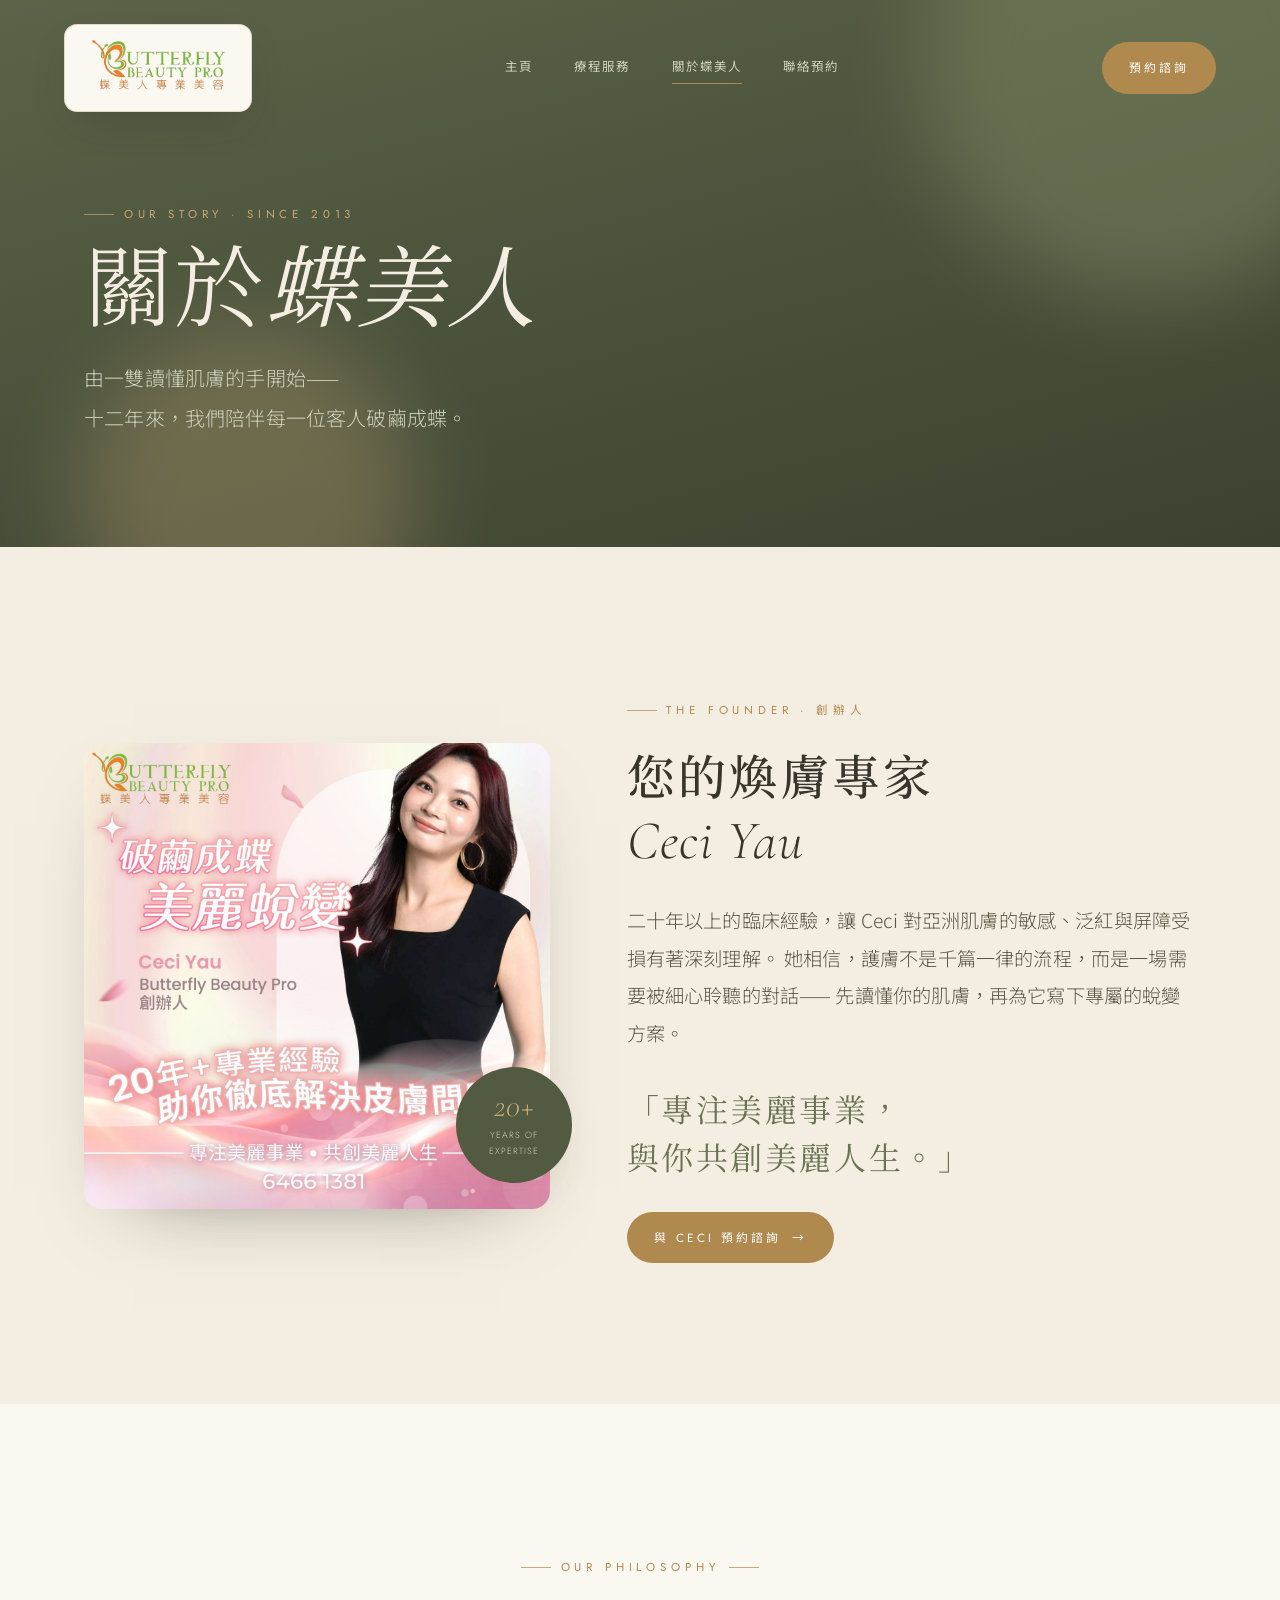
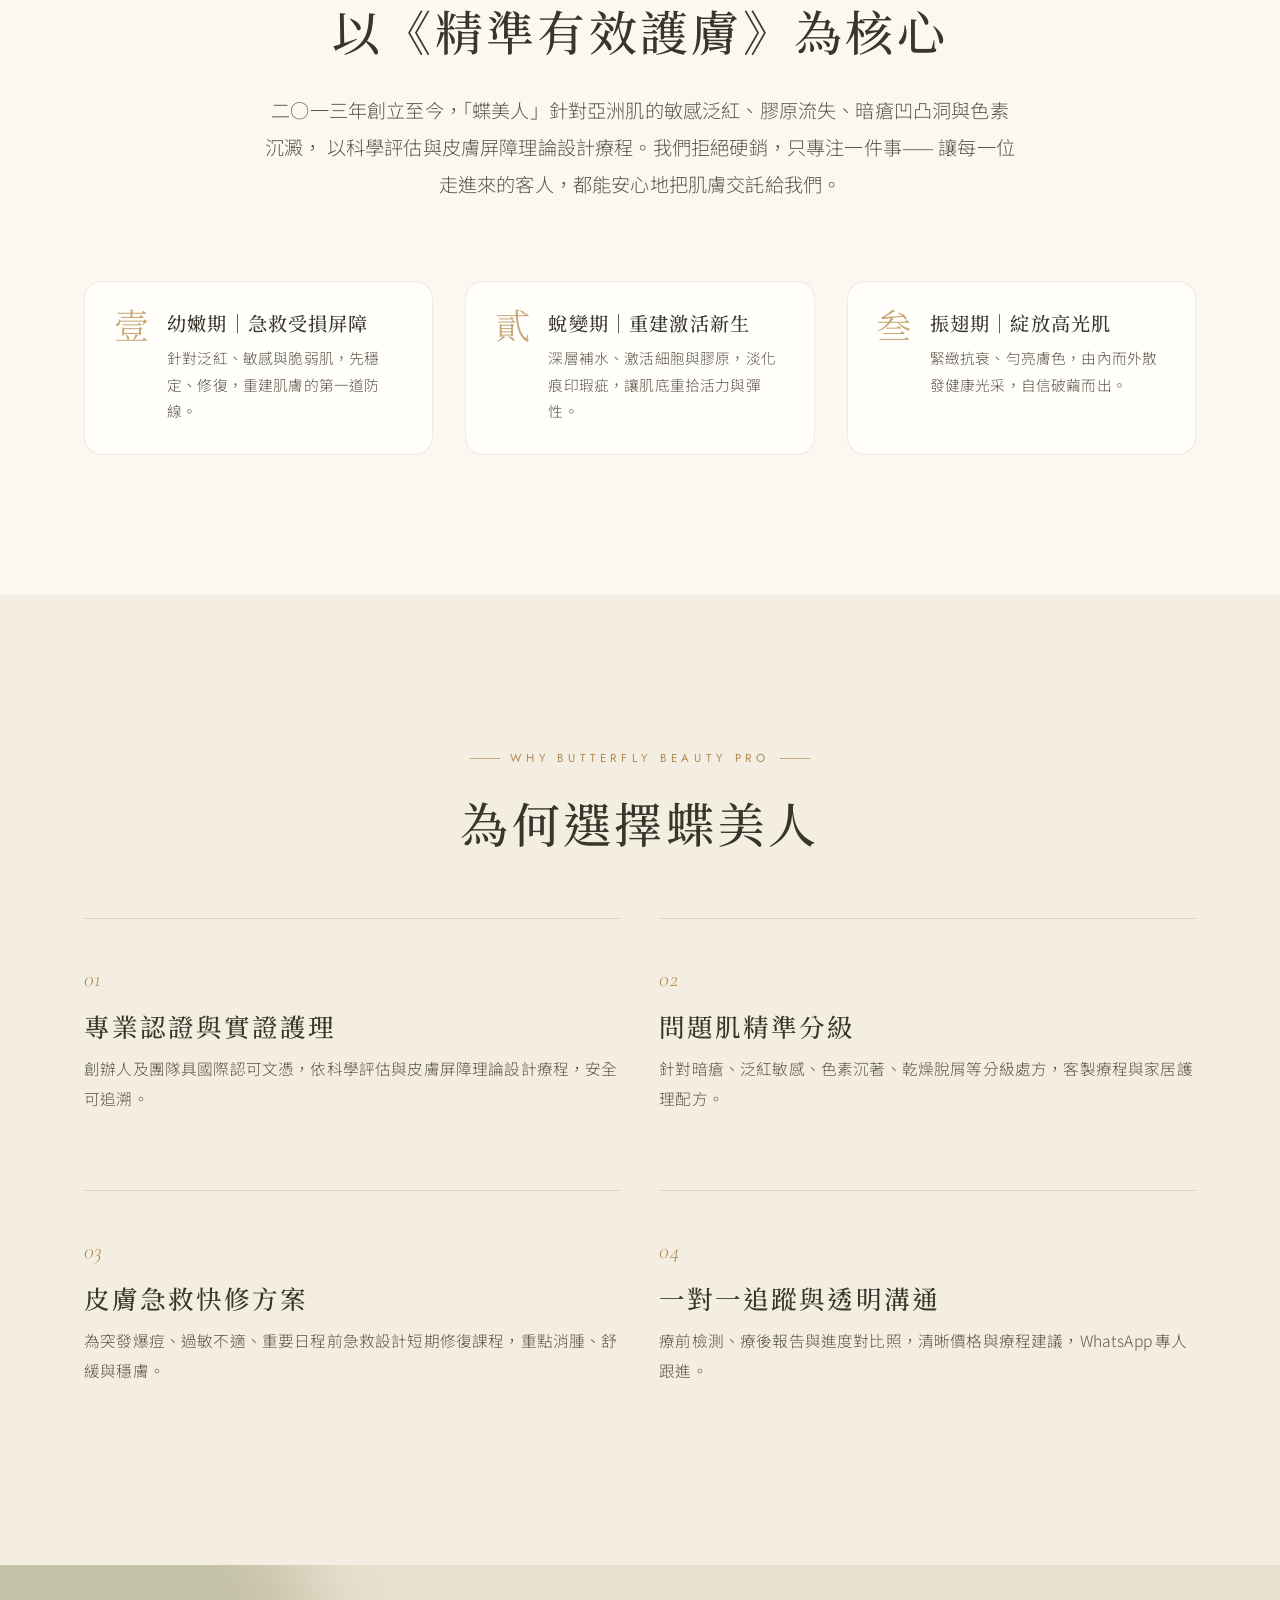
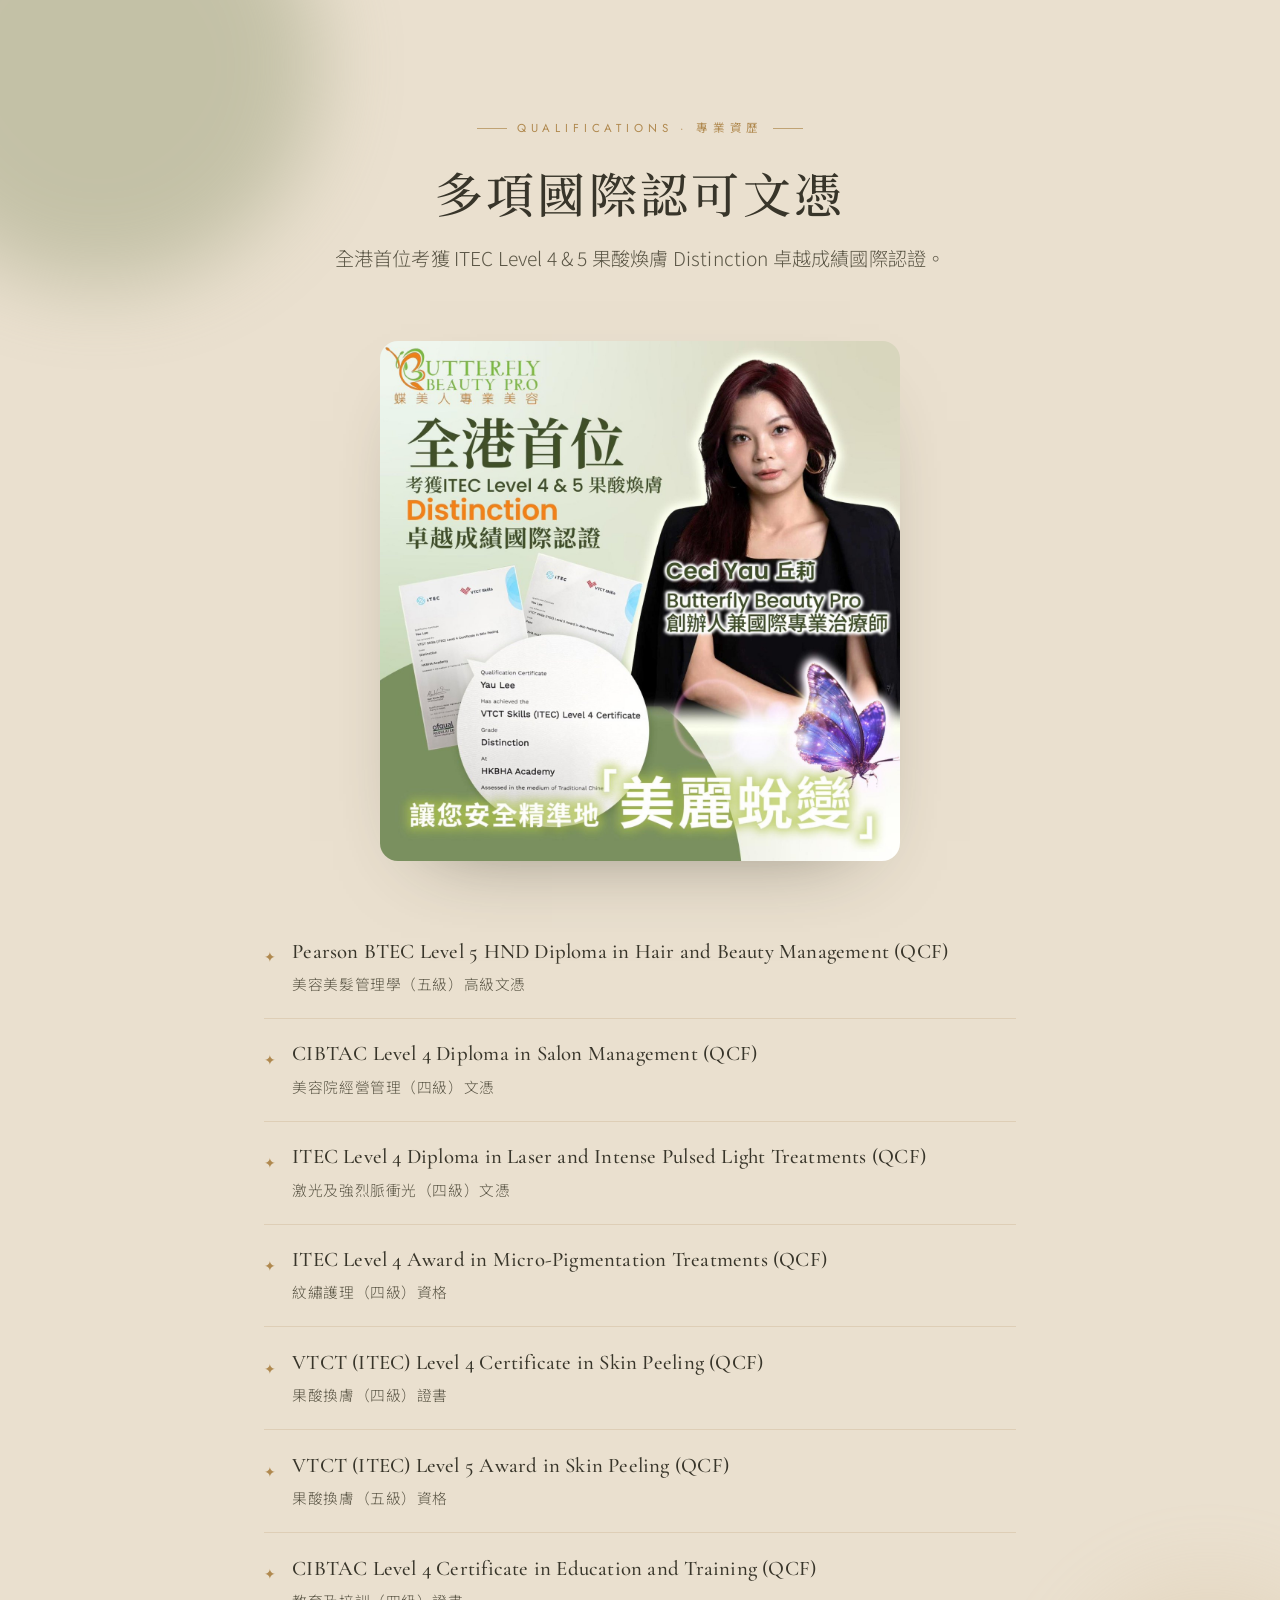
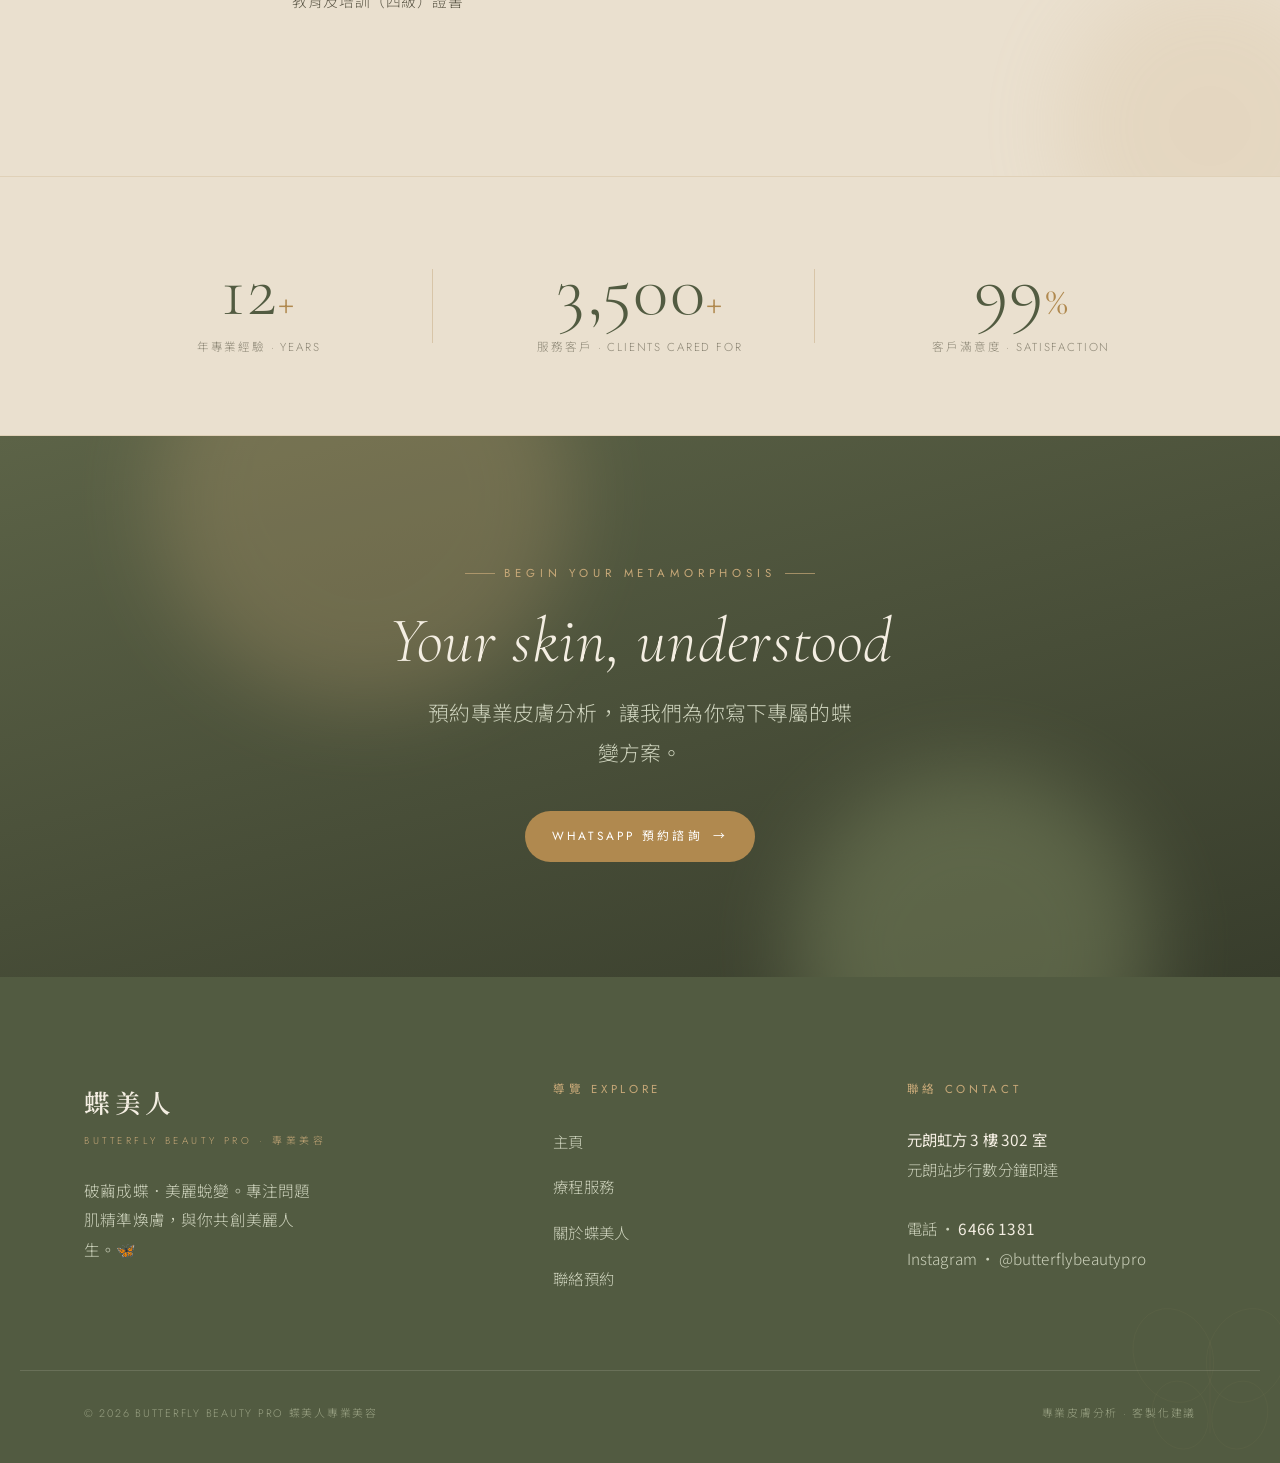
==== about.html @ 0a75c5fa "Implement Butterfly Beauty Pro site from Claude Design handoff Build the four-page premium beauty si" ====
<!DOCTYPE html>
<html lang="zh-HK">
<head>
<meta charset="UTF-8" />
<meta name="viewport" content="width=device-width, initial-scale=1.0" />
<title>關於蝶美人 — 創辦人 Ceci Yau｜Butterfly Beauty Pro</title>
<meta name="description" content="蝶美人專業美容創立於 2013 年，由煥膚專家 Ceci Yau 領軍。獨創三階段蝶變系統，融合 20 年以上美容經驗與多項國際認可文憑，助你破繭成蝶。" />
<link rel="preconnect" href="https://fonts.googleapis.com" />
<link rel="preconnect" href="https://fonts.gstatic.com" crossorigin />
<link href="https://fonts.googleapis.com/css2?family=Cormorant+Garamond:ital,wght@0,300;0,400;0,500;0,600;1,400;1,500&family=Jost:wght@400;500&family=Noto+Sans+TC:wght@300;400;500&family=Noto+Serif+TC:wght@300;400;500;600;700&display=swap" rel="stylesheet" />
<link rel="stylesheet" href="assets/styles.css" />
</head>
<body>

<!-- ===================== NAV ===================== -->
<nav class="nav on-hero">
  <div class="nav-logo">
    <a class="lk" href="index.html" aria-label="Butterfly Beauty Pro 主頁">
      <img src="assets/logo.png" alt="Butterfly Beauty Pro 蝶美人專業美容" class="logo-img" />
    </a>
  </div>
  <div class="nav-links">
    <a href="index.html">主頁</a>
    <a href="services.html">療程服務</a>
    <a href="about.html" class="active">關於蝶美人</a>
    <a href="contact.html">聯絡預約</a>
  </div>
  <a class="btn btn-gold nav-cta" data-wa>預約諮詢</a>
  <button class="nav-toggle" aria-label="選單"><span></span><span></span><span></span></button>
</nav>
<div class="mobile-menu">
  <a href="index.html">主頁<span class="en">Home</span></a>
  <a href="services.html">療程服務<span class="en">Services</span></a>
  <a href="about.html">關於蝶美人<span class="en">About</span></a>
  <a href="contact.html">聯絡預約<span class="en">Contact</span></a>
  <a class="btn btn-gold" data-wa>預約諮詢</a>
</div>

<!-- ===================== PAGE HEADER ===================== -->
<header class="page-head" data-hero data-screen-label="About header">
  <div class="dapple">
    <span style="width:460px;height:460px;background:#7c8760;top:-160px;right:-100px;"></span>
    <span style="width:340px;height:340px;background:#c7a878;bottom:-120px;left:6%;opacity:0.3;"></span>
  </div>
  <div class="wrap page-head-inner">
    <p class="eyebrow on-dark reveal">Our Story · Since 2013</p>
    <h1 class="display reveal d1" style="color:var(--on-dark);font-size:clamp(2.8rem,7vw,5.6rem);">關於<span class="it">蝶美人</span></h1>
    <p class="reveal d2 page-head-sub">由一雙讀懂肌膚的手開始——<br />十二年來，我們陪伴每一位客人破繭成蝶。</p>
  </div>
</header>

<!-- ===================== FOUNDER ===================== -->
<section class="section">
  <div class="wrap founder-grid">
    <div class="founder-img reveal">
      <img src="assets/img/founder.jpg" alt="Ceci Yau 創辦人" class="poster" loading="lazy" />
      <div class="founder-badge">
        <span class="h-en">20+</span>
        <small>Years of<br />expertise</small>
      </div>
    </div>
    <div class="founder-text">
      <p class="eyebrow reveal">The Founder · 創辦人</p>
      <h2 class="sec-title reveal d1">您的煥膚專家<br /><span class="h-en" style="font-style:italic;font-size:clamp(2.2rem,4.5vw,3.4rem);font-weight:300;">Ceci Yau</span></h2>
      <p class="lede reveal d2" style="margin-top:1.6rem;">
        二十年以上的臨床經驗，讓 Ceci 對亞洲肌膚的敏感、泛紅與屏障受損有著深刻理解。
        她相信，護膚不是千篇一律的流程，而是一場需要被細心聆聽的對話——
        先讀懂你的肌膚，再為它寫下專屬的蛻變方案。
      </p>
      <p class="founder-quote h-tc reveal d3">「專注美麗事業，<br />與你共創美麗人生。」</p>
      <a class="btn btn-gold reveal d3" data-wa>與 Ceci 預約諮詢 <span class="arrow">→</span></a>
    </div>
  </div>
</section>

<!-- ===================== BRAND STORY ===================== -->
<section class="section story-sec" data-screen-label="Brand story">
  <div class="wrap-narrow center">
    <p class="eyebrow is-centered reveal">Our Philosophy</p>
    <h2 class="sec-title reveal d1" style="margin-bottom:1.8rem;">以《精準有效護膚》為核心</h2>
    <p class="lede reveal d2">
      二○一三年創立至今，「蝶美人」針對亞洲肌的敏感泛紅、膠原流失、暗瘡凹凸洞與色素沉澱，
      以科學評估與皮膚屏障理論設計療程。我們拒絕硬銷，只專注一件事——
      讓每一位走進來的客人，都能安心地把肌膚交託給我們。
    </p>
  </div>
  <div class="wrap" style="margin-top:clamp(3rem,6vw,5rem);">
    <div class="stages-light">
      <article class="stage-l reveal d1">
        <span class="stage-no h-en">壹</span>
        <div>
          <h3 class="h-tc">幼嫩期｜急救受損屏障</h3>
          <p>針對泛紅、敏感與脆弱肌，先穩定、修復，重建肌膚的第一道防線。</p>
        </div>
      </article>
      <article class="stage-l reveal d2">
        <span class="stage-no h-en">貳</span>
        <div>
          <h3 class="h-tc">蛻變期｜重建激活新生</h3>
          <p>深層補水、激活細胞與膠原，淡化痕印瑕疵，讓肌底重拾活力與彈性。</p>
        </div>
      </article>
      <article class="stage-l reveal d3">
        <span class="stage-no h-en">叁</span>
        <div>
          <h3 class="h-tc">振翅期｜綻放高光肌</h3>
          <p>緊緻抗衰、勻亮膚色，由內而外散發健康光采，自信破繭而出。</p>
        </div>
      </article>
    </div>
  </div>
</section>

<!-- ===================== SERVICE FEATURES ===================== -->
<section class="section">
  <div class="wrap">
    <div class="center" style="margin-bottom:clamp(2.6rem,5vw,4rem);">
      <p class="eyebrow is-centered reveal">Why Butterfly Beauty Pro</p>
      <h2 class="sec-title reveal d1">為何選擇蝶美人</h2>
    </div>
    <div class="why-grid">
      <div class="why reveal d1">
        <span class="why-no h-en">01</span>
        <h3 class="h-tc">專業認證與實證護理</h3>
        <p>創辦人及團隊具國際認可文憑，依科學評估與皮膚屏障理論設計療程，安全可追溯。</p>
      </div>
      <div class="why reveal d2">
        <span class="why-no h-en">02</span>
        <h3 class="h-tc">問題肌精準分級</h3>
        <p>針對暗瘡、泛紅敏感、色素沉著、乾燥脫屑等分級處方，客製療程與家居護理配方。</p>
      </div>
      <div class="why reveal d3">
        <span class="why-no h-en">03</span>
        <h3 class="h-tc">皮膚急救快修方案</h3>
        <p>為突發爆痘、過敏不適、重要日程前急救設計短期修復課程，重點消腫、舒緩與穩膚。</p>
      </div>
      <div class="why reveal d4">
        <span class="why-no h-en">04</span>
        <h3 class="h-tc">一對一追蹤與透明溝通</h3>
        <p>療前檢測、療後報告與進度對比照，清晰價格與療程建議，WhatsApp 專人跟進。</p>
      </div>
    </div>
  </div>
</section>

<!-- ===================== CREDENTIALS ===================== -->
<section class="section cred-sec" data-screen-label="Credentials">
  <div class="dapple">
    <span style="width:440px;height:440px;background:#8a936b;top:-120px;left:-120px;opacity:0.4;"></span>
    <span style="width:300px;height:300px;background:#c7a878;bottom:-100px;right:-80px;opacity:0.16;"></span>
  </div>
  <div class="wrap-narrow" style="position:relative;z-index:2;">
    <div class="center" style="margin-bottom:clamp(2.6rem,5vw,4rem);">
      <p class="eyebrow is-centered reveal">Qualifications · 專業資歷</p>
      <h2 class="sec-title reveal d1">多項國際認可文憑</h2>
      <p class="lede reveal d2" style="margin-top:1rem;">全港首位考獲 ITEC Level 4 &amp; 5 果酸煥膚 Distinction 卓越成績國際認證。</p>
    </div>
    <div class="cred-feature reveal d1"><img src="assets/img/founder-distinction.jpg" alt="全港首位 ITEC Level 4 &amp; 5 果酸煥膚 Distinction" class="poster" loading="lazy" /></div>
    <ul class="cred-list">
      <li class="reveal"><span class="cred-mark">✦</span><div><strong>Pearson BTEC Level 5 HND Diploma in Hair and Beauty Management (QCF)</strong><em>美容美髮管理學（五級）高級文憑</em></div></li>
      <li class="reveal"><span class="cred-mark">✦</span><div><strong>CIBTAC Level 4 Diploma in Salon Management (QCF)</strong><em>美容院經營管理（四級）文憑</em></div></li>
      <li class="reveal"><span class="cred-mark">✦</span><div><strong>ITEC Level 4 Diploma in Laser and Intense Pulsed Light Treatments (QCF)</strong><em>激光及強烈脈衝光（四級）文憑</em></div></li>
      <li class="reveal"><span class="cred-mark">✦</span><div><strong>ITEC Level 4 Award in Micro-Pigmentation Treatments (QCF)</strong><em>紋繡護理（四級）資格</em></div></li>
      <li class="reveal"><span class="cred-mark">✦</span><div><strong>VTCT (ITEC) Level 4 Certificate in Skin Peeling (QCF)</strong><em>果酸換膚（四級）證書</em></div></li>
      <li class="reveal"><span class="cred-mark">✦</span><div><strong>VTCT (ITEC) Level 5 Award in Skin Peeling (QCF)</strong><em>果酸換膚（五級）資格</em></div></li>
      <li class="reveal"><span class="cred-mark">✦</span><div><strong>CIBTAC Level 4 Certificate in Education and Training (QCF)</strong><em>教育及培訓（四級）證書</em></div></li>
    </ul>
  </div>
</section>

<!-- ===================== STATS ===================== -->
<section class="stats-band">
  <div class="wrap stats-grid">
    <div class="stat reveal"><span class="stat-num h-en">12<i>+</i></span><span class="stat-label">年專業經驗 · Years</span></div>
    <div class="stat reveal d1"><span class="stat-num h-en">3,500<i>+</i></span><span class="stat-label">服務客戶 · Clients cared for</span></div>
    <div class="stat reveal d2"><span class="stat-num h-en">99<i>%</i></span><span class="stat-label">客戶滿意度 · Satisfaction</span></div>
  </div>
</section>

<!-- ===================== CTA ===================== -->
<section class="cta-band" data-screen-label="About CTA">
  <div class="dapple">
    <span style="width:420px;height:420px;background:#c7a878;top:-150px;left:12%;opacity:0.26;"></span>
    <span style="width:360px;height:360px;background:#7c8760;bottom:-150px;right:10%;opacity:0.5;"></span>
  </div>
  <div class="wrap center" style="position:relative;z-index:2;">
    <p class="eyebrow is-centered on-dark reveal">Begin Your Metamorphosis</p>
    <h2 class="sec-title-en reveal d1" style="color:var(--on-dark);">Your skin, understood</h2>
    <p class="reveal d2" style="color:var(--on-dark-soft);font-size:clamp(1.1rem,1.8vw,1.3rem);max-width:40ch;margin:1.2rem auto 2.4rem;line-height:1.9;">
      預約專業皮膚分析，讓我們為你寫下專屬的蝶變方案。
    </p>
    <a class="btn btn-gold reveal d3" data-wa>WhatsApp 預約諮詢<span class="arrow">→</span></a>
  </div>
</section>

<!-- ===================== FOOTER ===================== -->
<footer class="footer">
  <div class="wrap footer-grid">
    <div>
      <div class="f-logo"><div class="tc">蝶美人</div><div class="en">Butterfly Beauty Pro · 專業美容</div></div>
      <p class="f-tag">破繭成蝶．美麗蛻變。專注問題肌精準煥膚，與你共創美麗人生。🦋</p>
    </div>
    <div>
      <h4>導覽 Explore</h4>
      <ul>
        <li><a href="index.html">主頁</a></li>
        <li><a href="services.html">療程服務</a></li>
        <li><a href="about.html">關於蝶美人</a></li>
        <li><a href="contact.html">聯絡預約</a></li>
      </ul>
    </div>
    <div>
      <h4>聯絡 Contact</h4>
      <p class="f-info">
        <strong>元朗虹方 3 樓 302 室</strong><br />
        元朗站步行數分鐘即達<br /><br />
        電話 · <strong>6466 1381</strong><br />
        <a href="https://www.instagram.com/butterflybeautypro/" target="_blank" rel="noopener">Instagram · @butterflybeautypro</a>
      </p>
    </div>
  </div>
  <div class="wrap footer-bottom">
    <span>© 2026 Butterfly Beauty Pro 蝶美人專業美容</span>
    <span>專業皮膚分析 · 客製化建議</span>
  </div>
  <div class="footer-bfly">
    <svg class="bfly" width="220" height="220" viewBox="0 0 48 48" fill="none" stroke="currentColor" stroke-width="0.5" aria-hidden="true">
      <ellipse cx="16" cy="18" rx="8.5" ry="10.5" transform="rotate(-22 16 18)"/>
      <ellipse cx="32" cy="18" rx="8.5" ry="10.5" transform="rotate(22 32 18)"/>
      <ellipse cx="17.5" cy="31" rx="6" ry="7.5" transform="rotate(-15 17.5 31)"/>
      <ellipse cx="30.5" cy="31" rx="6" ry="7.5" transform="rotate(15 30.5 31)"/>
      <line x1="24" y1="15" x2="24" y2="35"/>
    </svg>
  </div>
</footer>

<style>
.page-head { background: linear-gradient(165deg, #5c6347 0%, #474f3a 60%, #3c4230 100%); padding: clamp(8rem,16vw,12rem) 0 clamp(3.5rem,7vw,6rem); position: relative; overflow: hidden; }
.page-head-inner { position: relative; z-index: 2; }
.page-head-sub { color: var(--on-dark-soft); font-size: clamp(1.05rem,1.7vw,1.25rem); line-height: 2; margin-top: 1.4rem; max-width: 46ch; }

.founder-grid { display: grid; grid-template-columns: 0.9fr 1.1fr; gap: clamp(3rem,6vw,6rem); align-items: center; }
.founder-img { position: relative; }
.founder-img .ph { box-shadow: var(--shadow-card); }
.founder-badge { position: absolute; bottom: 1.6rem; right: -1.4rem; background: var(--sage-deep); color: var(--on-dark); border-radius: 50%; width: 116px; height: 116px; display: flex; flex-direction: column; align-items: center; justify-content: center; box-shadow: var(--shadow-soft); }
.founder-badge .h-en { font-size: 2rem; color: var(--gold-soft); font-style: italic; line-height: 1; }
.founder-badge small { font-family: var(--label); font-size: 0.56rem; letter-spacing: 0.12em; text-transform: uppercase; text-align: center; margin-top: 0.3rem; color: var(--on-dark-soft); }
.founder-quote { font-size: clamp(1.4rem,2.6vw,2rem); color: var(--sage); font-weight: 400; line-height: 1.5; margin: 2rem 0; letter-spacing: 0.08em; }

.story-sec { background: var(--paper); }
.stages-light { display: grid; grid-template-columns: repeat(3,1fr); gap: clamp(1.4rem,2.5vw,2.2rem); }
.stage-l { display: flex; gap: 1.1rem; align-items: flex-start; background: var(--paper-pure); border: 1px solid rgba(176,137,79,0.18); border-radius: var(--radius-lg); padding: 1.8rem; }
.stage-l .stage-no { font-size: 2.2rem; color: var(--gold-soft); font-weight: 300; line-height: 1; flex-shrink: 0; }
.stage-l h3 { font-size: 1.2rem; letter-spacing: 0.06em; margin-bottom: 0.5rem; line-height: 1.4; }
.stage-l p { margin: 0; font-size: 0.92rem; line-height: 1.8; color: var(--ink-soft); }

.why-grid { display: grid; grid-template-columns: repeat(2,1fr); gap: clamp(1.6rem,3vw,2.6rem); }
.why { padding: clamp(1.6rem,3vw,2.4rem) 0; border-top: 1px solid rgba(176,137,79,0.25); }
.why-no { font-size: 1.4rem; color: var(--gold); font-style: italic; display: block; margin-bottom: 0.7rem; }
.why h3 { font-size: clamp(1.25rem,2.2vw,1.6rem); letter-spacing: 0.08em; margin-bottom: 0.7rem; }
.why p { margin: 0; font-size: 0.98rem; line-height: 1.9; color: var(--ink-soft); }

.cred-sec { background: var(--cream-deep); position: relative; overflow: hidden; }
.cred-feature { max-width: 520px; margin: 0 auto clamp(2.4rem,5vw,3.4rem); }
.cred-list { list-style: none; padding: 0; margin: 0; columns: 1; }
.cred-list li { display: flex; gap: 1rem; align-items: flex-start; padding: 1.3rem 0; border-bottom: 1px solid rgba(176,137,79,0.2); }
.cred-list li:last-child { border-bottom: 0; }
.cred-mark { color: var(--gold); font-size: 0.9rem; margin-top: 0.4rem; flex-shrink: 0; }
.cred-list strong { display: block; font-family: var(--serif-en); font-weight: 500; font-size: clamp(1.05rem,1.8vw,1.3rem); color: var(--ink); letter-spacing: 0.01em; line-height: 1.4; }
.cred-list em { display: block; font-style: normal; font-size: 0.92rem; color: var(--ink-soft); margin-top: 0.25rem; letter-spacing: 0.04em; }

@media (max-width: 880px) {
  .founder-grid { grid-template-columns: 1fr; }
  .founder-img { max-width: 420px; margin: 0 auto; }
  .stages-light, .why-grid { grid-template-columns: 1fr; }
}
</style>
<script src="assets/site.js"></script>
</body>
</html>
---- assets/styles.css ----
/* ============================================================
   Butterfly Beauty Pro 蝶美人 — Shared Design System
   Botanical serene · sage + cream + gold · high-fashion serif
   ============================================================ */

:root {
  /* — Palette — */
  --sage-deep:   #525B41;   /* deepest, for dark sections */
  --sage:        #6B7355;   /* primary green */
  --sage-mid:    #8A936B;   /* price-list green */
  --sage-soft:   #AAB290;   /* soft accents */
  --sage-mist:   #DCE0CE;   /* pale tint */

  --cream:       #F4EEE2;   /* warm page base */
  --cream-deep:  #EAE0CF;   /* beige band */
  --paper:       #FBF8F1;   /* card paper */
  --paper-pure:  #FFFEFB;

  --gold:        #B0894F;   /* accent / hairlines */
  --gold-soft:   #C7A878;
  --gold-pale:   #E5D6BC;

  --ink:         #38352A;   /* near-black warm brown */
  --ink-soft:    #5C5747;
  --ink-faint:   #8C8675;

  --on-dark:        #F4EEE2;
  --on-dark-soft:   #CDD2BC;
  --on-dark-faint:  #9AA284;

  /* — Type — */
  --serif-en: "Cormorant Garamond", "Noto Serif TC", serif;
  --serif-tc: "Noto Serif TC", "Cormorant Garamond", serif;
  --sans-tc:  "Noto Sans TC", -apple-system, sans-serif;
  --label:    "Jost", "Noto Sans TC", sans-serif;

  /* — Rhythm — */
  --maxw: 1240px;
  --gutter: clamp(22px, 5vw, 72px);
  --section-y: clamp(72px, 11vw, 168px);
  --radius: 8px;
  --radius-lg: 18px;
  --shadow-soft: 0 22px 60px -38px rgba(56, 53, 42, 0.55);
  --shadow-card: 0 30px 80px -50px rgba(56, 53, 42, 0.65);
}

* { box-sizing: border-box; }

html { scroll-behavior: smooth; -webkit-text-size-adjust: 100%; }

body {
  margin: 0;
  background: var(--cream);
  color: var(--ink);
  font-family: var(--sans-tc);
  font-size: 17px;
  line-height: 1.85;
  font-weight: 300;
  letter-spacing: 0.01em;
  -webkit-font-smoothing: antialiased;
  text-rendering: optimizeLegibility;
  overflow-x: hidden;
}

img { max-width: 100%; display: block; }
a { color: inherit; text-decoration: none; }

/* ---------- Layout helpers ---------- */
.wrap { max-width: var(--maxw); margin: 0 auto; padding-inline: var(--gutter); }
.wrap-narrow { max-width: 880px; margin: 0 auto; padding-inline: var(--gutter); }
.section { padding-block: var(--section-y); position: relative; }
.center { text-align: center; }

/* ---------- Eyebrow / labels ---------- */
.eyebrow {
  font-family: var(--label);
  font-weight: 400;
  font-size: 0.72rem;
  letter-spacing: 0.42em;
  text-transform: uppercase;
  color: var(--gold);
  display: inline-flex;
  align-items: center;
  gap: 0.85em;
  margin: 0 0 1.4rem;
}
.eyebrow::before {
  content: "";
  width: 30px; height: 1px;
  background: currentColor;
  opacity: 0.7;
}
.eyebrow.is-centered { justify-content: center; }
.eyebrow.is-centered::after {
  content: "";
  width: 30px; height: 1px;
  background: currentColor;
  opacity: 0.7;
}
.eyebrow.on-dark { color: var(--gold-soft); }

/* ---------- Headings ---------- */
h1, h2, h3, h4 { margin: 0; font-weight: 400; }

.display {
  font-family: var(--serif-en);
  font-weight: 300;
  line-height: 0.98;
  letter-spacing: 0.005em;
  font-size: clamp(3.2rem, 8.5vw, 7rem);
}
.display .it { font-style: italic; font-weight: 400; }

.h-tc {
  font-family: var(--serif-tc);
  font-weight: 500;
  line-height: 1.28;
  letter-spacing: 0.06em;
}
.h-en {
  font-family: var(--serif-en);
  font-weight: 300;
  letter-spacing: 0.02em;
}

.sec-title {
  font-family: var(--serif-tc);
  font-weight: 500;
  font-size: clamp(1.9rem, 4vw, 3rem);
  line-height: 1.3;
  letter-spacing: 0.07em;
}
.sec-title-en {
  font-family: var(--serif-en);
  font-style: italic;
  font-weight: 300;
  font-size: clamp(2.4rem, 5vw, 4rem);
  line-height: 1.05;
  letter-spacing: 0.01em;
}

.lede {
  font-size: clamp(1.05rem, 1.5vw, 1.25rem);
  line-height: 1.95;
  color: var(--ink-soft);
  font-weight: 300;
}
.muted { color: var(--ink-faint); }
.gold-text { color: var(--gold); }

/* ---------- Butterfly mark (ellipses + lines only) ---------- */
.bfly { display: inline-block; vertical-align: middle; }
.bfly path, .bfly line, .bfly ellipse, .bfly circle { vector-effect: non-scaling-stroke; }

/* ---------- Buttons ---------- */
.btn {
  font-family: var(--label);
  font-weight: 400;
  font-size: 0.74rem;
  letter-spacing: 0.26em;
  text-transform: uppercase;
  display: inline-flex;
  align-items: center;
  gap: 0.9em;
  padding: 1.15em 2.2em;
  border-radius: 999px;
  border: 1px solid transparent;
  cursor: pointer;
  transition: all 0.45s cubic-bezier(0.22, 1, 0.36, 1);
  white-space: nowrap;
}
.btn-solid {
  background: var(--sage-deep);
  color: var(--on-dark);
}
.btn-solid:hover { background: var(--ink); transform: translateY(-2px); box-shadow: var(--shadow-soft); }
.btn-gold {
  background: var(--gold);
  color: #fff;
}
.btn-gold:hover { background: var(--gold-soft); transform: translateY(-2px); box-shadow: 0 18px 40px -22px rgba(176,137,79,0.7); }
.btn-ghost {
  background: transparent;
  color: var(--ink);
  border-color: rgba(56,53,42,0.28);
}
.btn-ghost:hover { border-color: var(--ink); background: rgba(56,53,42,0.04); }
.btn-ghost.on-dark { color: var(--on-dark); border-color: rgba(244,238,226,0.45); }
.btn-ghost.on-dark:hover { background: rgba(244,238,226,0.08); border-color: var(--on-dark); }
.btn .arrow { transition: transform 0.45s cubic-bezier(0.22,1,0.36,1); }
.btn:hover .arrow { transform: translateX(4px); }

/* ---------- Hairline divider ---------- */
.hr-gold { height: 1px; background: linear-gradient(90deg, transparent, var(--gold-pale), transparent); border: 0; margin: 0; }

/* ============================================================
   NAVBAR
   ============================================================ */
.nav {
  position: fixed; top: 0; left: 0; right: 0; z-index: 100;
  display: flex; align-items: center; justify-content: space-between;
  padding: 1.5rem var(--gutter);
  transition: background 0.5s ease, padding 0.5s ease, box-shadow 0.5s ease;
}
.nav.solid {
  background: rgba(251, 248, 241, 0.86);
  backdrop-filter: blur(14px);
  -webkit-backdrop-filter: blur(14px);
  padding-block: 1rem;
  box-shadow: 0 1px 0 rgba(176,137,79,0.16);
}
.nav-logo { display: flex; align-items: center; gap: 0.7rem; }
.nav-logo .lk { display: flex; align-items: center; gap: 0.7rem; background: var(--paper); padding: 11px 22px; border-radius: 13px; border: 1px solid rgba(176,137,79,0.28); box-shadow: 0 16px 40px -20px rgba(56,53,42,0.55); transition: padding 0.5s ease, box-shadow 0.5s ease; }
.nav.solid .nav-logo .lk { padding: 8px 18px; box-shadow: 0 8px 22px -14px rgba(56,53,42,0.45); }
.logo-img { height: 64px; width: auto; display: block; transition: height 0.5s ease; }
.nav.solid .logo-img { height: 48px; }
.f-logo-img { height: 84px; width: auto; display: block; }
@media (max-width: 560px) {
  .nav-logo .lk { padding: 8px 14px; }
  .logo-img, .nav.solid .logo-img { height: 42px; }
}
.nav-logo .mark { color: var(--gold); }
.nav-logo .word { line-height: 1; }
.nav-logo .word .tc {
  font-family: var(--serif-tc); font-weight: 600;
  font-size: 1.18rem; letter-spacing: 0.22em; color: var(--ink);
  display: block;
}
.nav-logo .word .en {
  font-family: var(--label); font-weight: 400;
  font-size: 0.56rem; letter-spacing: 0.4em; text-transform: uppercase;
  color: var(--gold); margin-top: 0.32em;
}
.nav.on-hero:not(.solid) .word .tc { color: var(--on-dark); }
.nav.on-hero:not(.solid) .word .en { color: var(--gold-pale); }
.nav.on-hero:not(.solid) .mark { color: var(--gold-pale); }

.nav-links { display: flex; align-items: center; gap: 2.6rem; }
.nav-links a {
  font-family: var(--label); font-weight: 400;
  font-size: 0.78rem; letter-spacing: 0.16em; text-transform: uppercase;
  color: var(--ink-soft); position: relative; padding-block: 0.3rem;
  transition: color 0.3s ease; white-space: nowrap;
}
.nav.on-hero:not(.solid) .nav-links a { color: var(--on-dark-soft); }
.nav-links a::after {
  content: ""; position: absolute; left: 0; bottom: 0;
  width: 0; height: 1px; background: var(--gold); transition: width 0.4s ease;
}
.nav-links a:hover { color: var(--gold); }
.nav.on-hero:not(.solid) .nav-links a:hover { color: var(--on-dark); }
.nav-links a:hover::after, .nav-links a.active::after { width: 100%; }
.nav-links a.active { color: var(--gold); }
.nav-cta { margin-left: 0.6rem; }

.nav-toggle { display: none; background: none; border: 0; cursor: pointer; flex-direction: column; gap: 5px; padding: 8px; }
.nav-toggle span { width: 26px; height: 1.5px; background: var(--ink); transition: 0.3s; }
.nav.on-hero:not(.solid) .nav-toggle span { background: var(--on-dark); }

/* mobile menu */
.mobile-menu {
  position: fixed; inset: 0; z-index: 99;
  background: var(--cream);
  display: flex; flex-direction: column; align-items: center; justify-content: center;
  gap: 1.6rem;
  opacity: 0; pointer-events: none; transition: opacity 0.4s ease;
}
.mobile-menu.open { opacity: 1; pointer-events: auto; }
.mobile-menu a {
  font-family: var(--serif-tc); font-weight: 500;
  font-size: 1.7rem; letter-spacing: 0.14em; color: var(--ink);
}
.mobile-menu a .en { display: block; font-family: var(--label); font-size: 0.7rem; letter-spacing: 0.3em; text-transform: uppercase; color: var(--gold); text-align: center; margin-top: 0.2em; }
.mobile-menu .btn { margin-top: 1rem; }

/* ============================================================
   FOOTER
   ============================================================ */
.footer {
  background: var(--sage-deep);
  color: var(--on-dark);
  padding-block: clamp(60px, 8vw, 110px) 2.5rem;
  position: relative;
  overflow: hidden;
}
.footer-grid {
  display: grid;
  grid-template-columns: 1.4fr 1fr 1fr;
  gap: clamp(2.5rem, 5vw, 5rem);
  position: relative; z-index: 2;
}
.footer h4 {
  font-family: var(--label); font-weight: 400;
  font-size: 0.72rem; letter-spacing: 0.32em; text-transform: uppercase;
  color: var(--gold-soft); margin-bottom: 1.5rem;
}
.footer .f-logo .tc { font-family: var(--serif-tc); font-weight: 600; font-size: 1.6rem; letter-spacing: 0.18em; }
.footer .f-logo .en { font-family: var(--label); font-size: 0.62rem; letter-spacing: 0.36em; text-transform: uppercase; color: var(--gold-soft); margin-top: 0.5em; }
.footer .f-tag { color: var(--on-dark-soft); margin-top: 1.6rem; max-width: 30ch; font-size: 0.98rem; line-height: 1.9; }
.footer ul { list-style: none; padding: 0; margin: 0; display: flex; flex-direction: column; gap: 0.9rem; }
.footer ul a, .footer .f-info { color: var(--on-dark-soft); font-size: 0.96rem; transition: color 0.3s; }
.footer ul a:hover { color: var(--on-dark); }
.footer .f-info { line-height: 1.95; }
.footer .f-info strong { color: var(--on-dark); font-weight: 400; }
.footer-bottom {
  margin-top: clamp(3rem, 6vw, 5rem);
  padding-top: 2rem;
  border-top: 1px solid rgba(244,238,226,0.14);
  display: flex; justify-content: space-between; align-items: center; flex-wrap: wrap; gap: 1rem;
  position: relative; z-index: 2;
}
.footer-bottom, .footer-bottom a { font-family: var(--label); font-size: 0.68rem; letter-spacing: 0.16em; text-transform: uppercase; color: var(--on-dark-faint); }
.footer-bottom a:hover { color: var(--on-dark); }
.footer-bfly { position: absolute; right: -40px; bottom: -30px; color: rgba(199,168,120,0.1); z-index: 1; }

/* ============================================================
   Reveal on scroll
   Resting state is VISIBLE; the hidden start is only applied once JS
   confirms the page is painting (html.reveal-on, added via rAF). This
   guarantees content shows for no-JS, print, and paused/backgrounded
   captures, while live viewers still get the fade-in.
   ============================================================ */
.reveal { opacity: 1; transform: none; transition: opacity 1s cubic-bezier(0.22,1,0.36,1), transform 1s cubic-bezier(0.22,1,0.36,1); }
html.reveal-on .reveal { opacity: 0; transform: translateY(26px); }
html.reveal-on .reveal.in { opacity: 1; transform: none; }
.reveal.d1 { transition-delay: 0.1s; }
.reveal.d2 { transition-delay: 0.2s; }
.reveal.d3 { transition-delay: 0.3s; }
.reveal.d4 { transition-delay: 0.4s; }
@media (prefers-reduced-motion: reduce) {
  html.reveal-on .reveal { opacity: 1; transform: none; transition: none; }
  html { scroll-behavior: auto; }
}

/* ============================================================
   Polished image placeholders
   ============================================================ */
.ph {
  position: relative;
  background:
    repeating-linear-gradient(135deg, rgba(138,147,107,0.10) 0 2px, transparent 2px 13px),
    linear-gradient(160deg, var(--sage-mist), var(--cream-deep));
  border: 1px solid rgba(176,137,79,0.22);
  display: flex; align-items: center; justify-content: center;
  overflow: hidden;
  color: var(--sage);
}
.ph::after {
  content: attr(data-label);
  font-family: var(--label); font-size: 0.62rem; letter-spacing: 0.28em; text-transform: uppercase;
  color: rgba(82,91,65,0.55);
  text-align: center; padding: 0 1.4em; line-height: 1.8;
}
.ph.on-dark {
  background:
    repeating-linear-gradient(135deg, rgba(244,238,226,0.07) 0 2px, transparent 2px 13px),
    linear-gradient(160deg, rgba(82,91,65,0.6), rgba(56,53,42,0.5));
  border-color: rgba(199,168,120,0.3);
}
.ph.on-dark::after { color: rgba(229,214,188,0.6); }
.ph .ph-bfly { position: absolute; opacity: 0.16; color: var(--sage); }

/* Real photo / poster tiles (square brand posters) */
.poster { width: 100%; aspect-ratio: 1 / 1; object-fit: cover; display: block; border-radius: var(--radius-lg); box-shadow: var(--shadow-card); background: var(--sage-mist); }
.card-photo { width: 100%; aspect-ratio: 1 / 1; object-fit: cover; display: block; border-bottom: 1px solid rgba(176,137,79,0.15); background: var(--sage-mist); }

/* ============================================================
   Dappled botanical light (soft blurred shapes, no SVG leaves)
   ============================================================ */
.dapple { position: absolute; inset: 0; overflow: hidden; pointer-events: none; z-index: 0; }
.dapple span {
  position: absolute; border-radius: 50%;
  filter: blur(42px);
  opacity: 0.5;
}

/* ============================================================
   Shared section blocks reused across pages (stats + CTA band)
   ============================================================ */
.stats-band { background: var(--cream-deep); padding-block: clamp(3rem, 6vw, 5rem); border-block: 1px solid rgba(176,137,79,0.18); }
.stats-grid { display: grid; grid-template-columns: repeat(3, 1fr); gap: 2rem; text-align: center; }
.stat { display: flex; flex-direction: column; gap: 0.6rem; position: relative; }
.stat:not(:last-child)::after { content: ""; position: absolute; right: 0; top: 15%; bottom: 15%; width: 1px; background: rgba(176,137,79,0.3); }
.stat-num { font-size: clamp(2.8rem, 6vw, 4.6rem); color: var(--sage-deep); font-weight: 300; line-height: 1; }
.stat-num i { font-style: normal; color: var(--gold); font-size: 0.55em; }
.stat-label { font-family: var(--label); font-size: 0.72rem; letter-spacing: 0.16em; text-transform: uppercase; color: var(--ink-faint); }

.cta-band { background: linear-gradient(165deg, #5c6347, #383d2c); padding-block: clamp(4.5rem, 9vw, 8rem); position: relative; overflow: hidden; }
.cta-bfly { color: var(--gold-soft); display: inline-block; margin-bottom: 1.4rem; }
.cta-phone { margin-top: 1.6rem; font-style: italic; font-size: 1.15rem; color: var(--on-dark-faint); letter-spacing: 0.08em; }

/* ============================================================
   Responsive
   ============================================================ */
@media (max-width: 880px) {
  .nav-links { display: none; }
  .nav-toggle { display: flex; }
  .nav-cta { display: none; }
  .footer-grid { grid-template-columns: 1fr; gap: 2.6rem; }
  .stats-grid { grid-template-columns: 1fr; gap: 2.4rem; }
  .stat:not(:last-child)::after { display: none; }
  .stat:not(:last-child) { padding-bottom: 2.4rem; border-bottom: 1px solid rgba(176,137,79,0.22); }
}
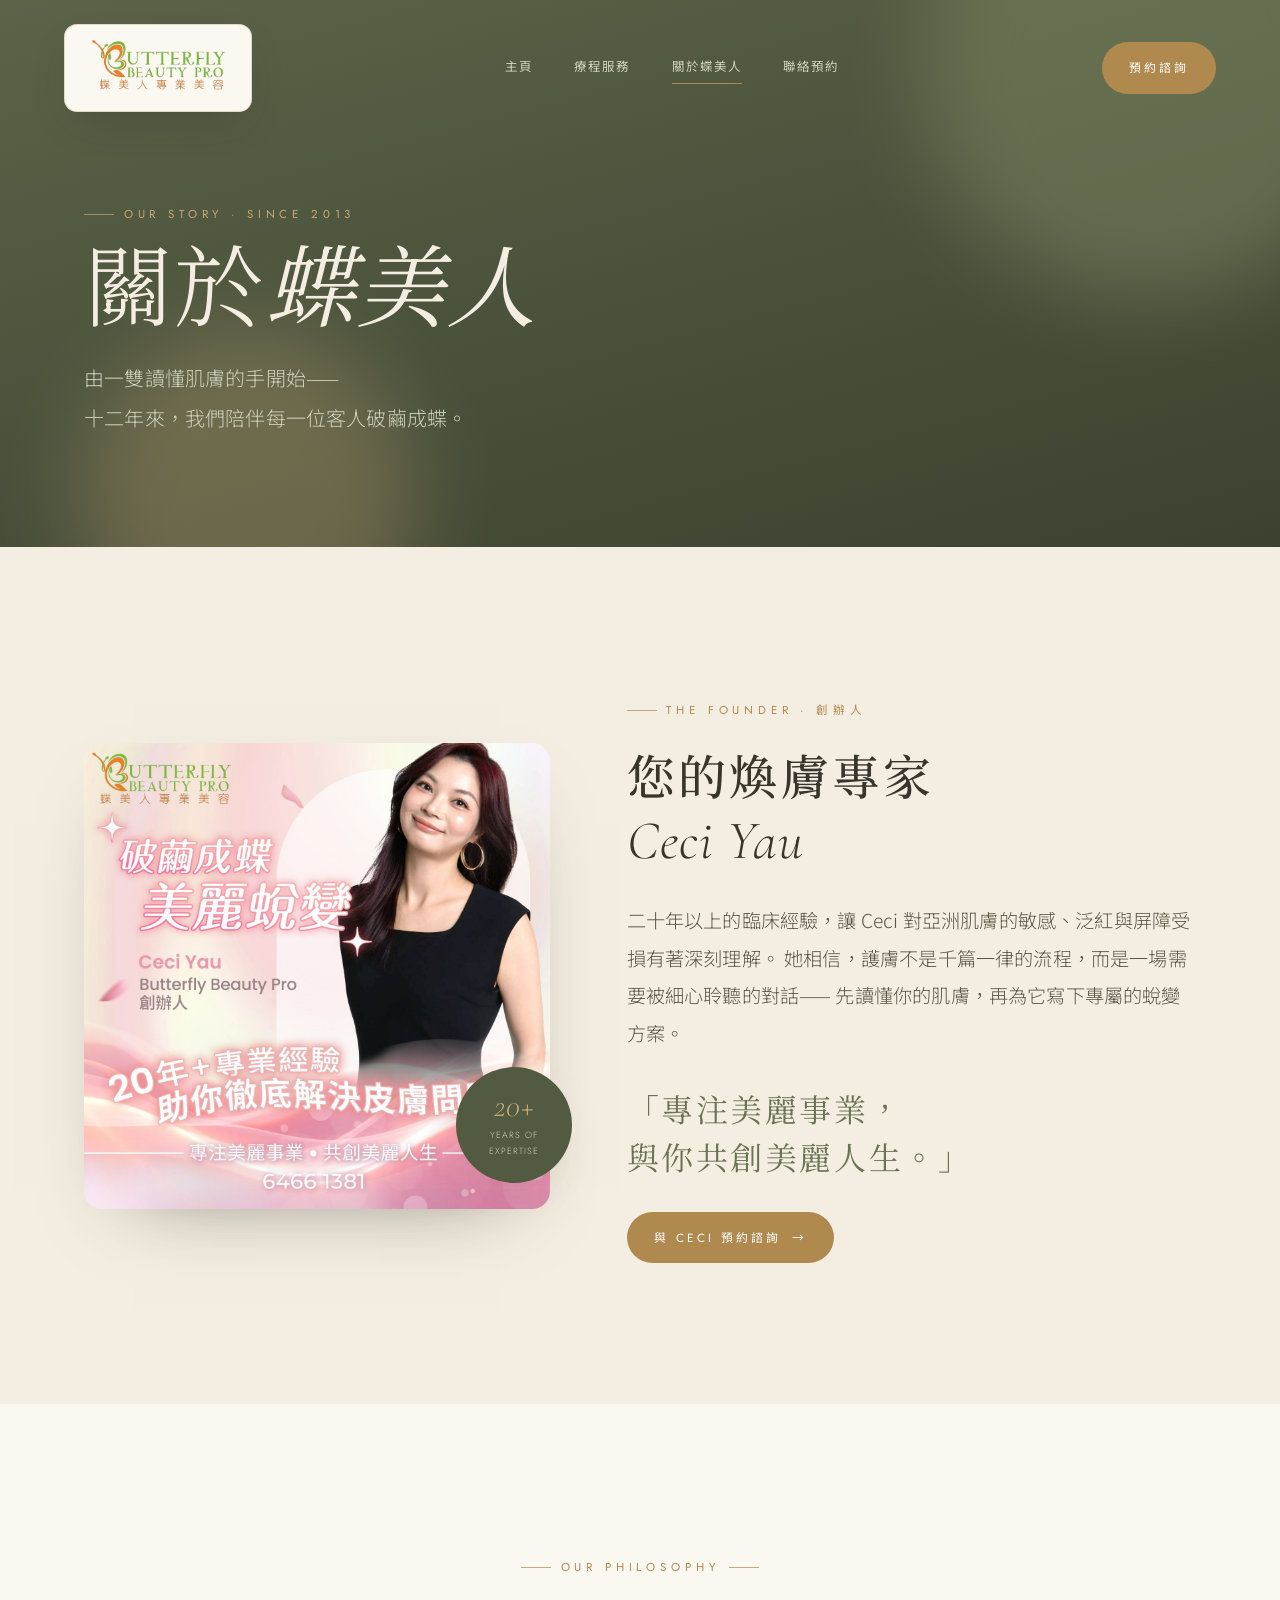
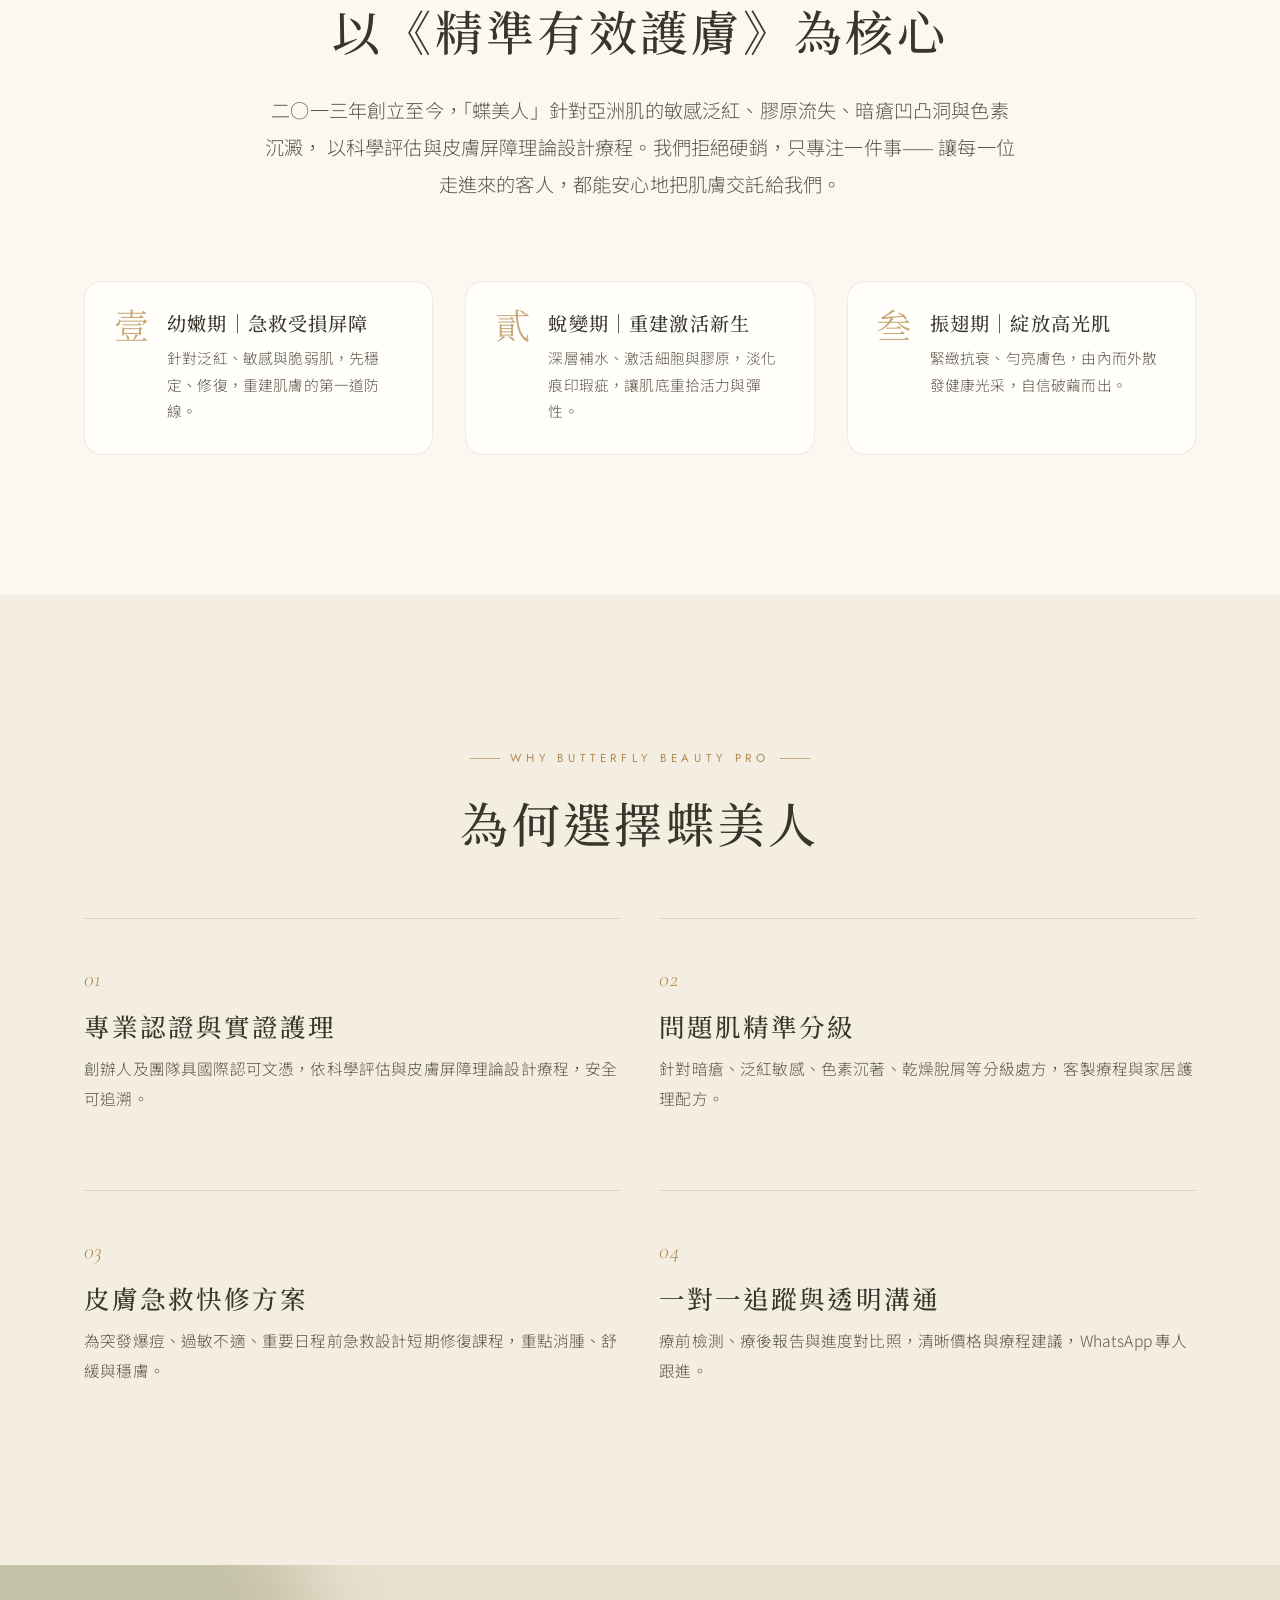
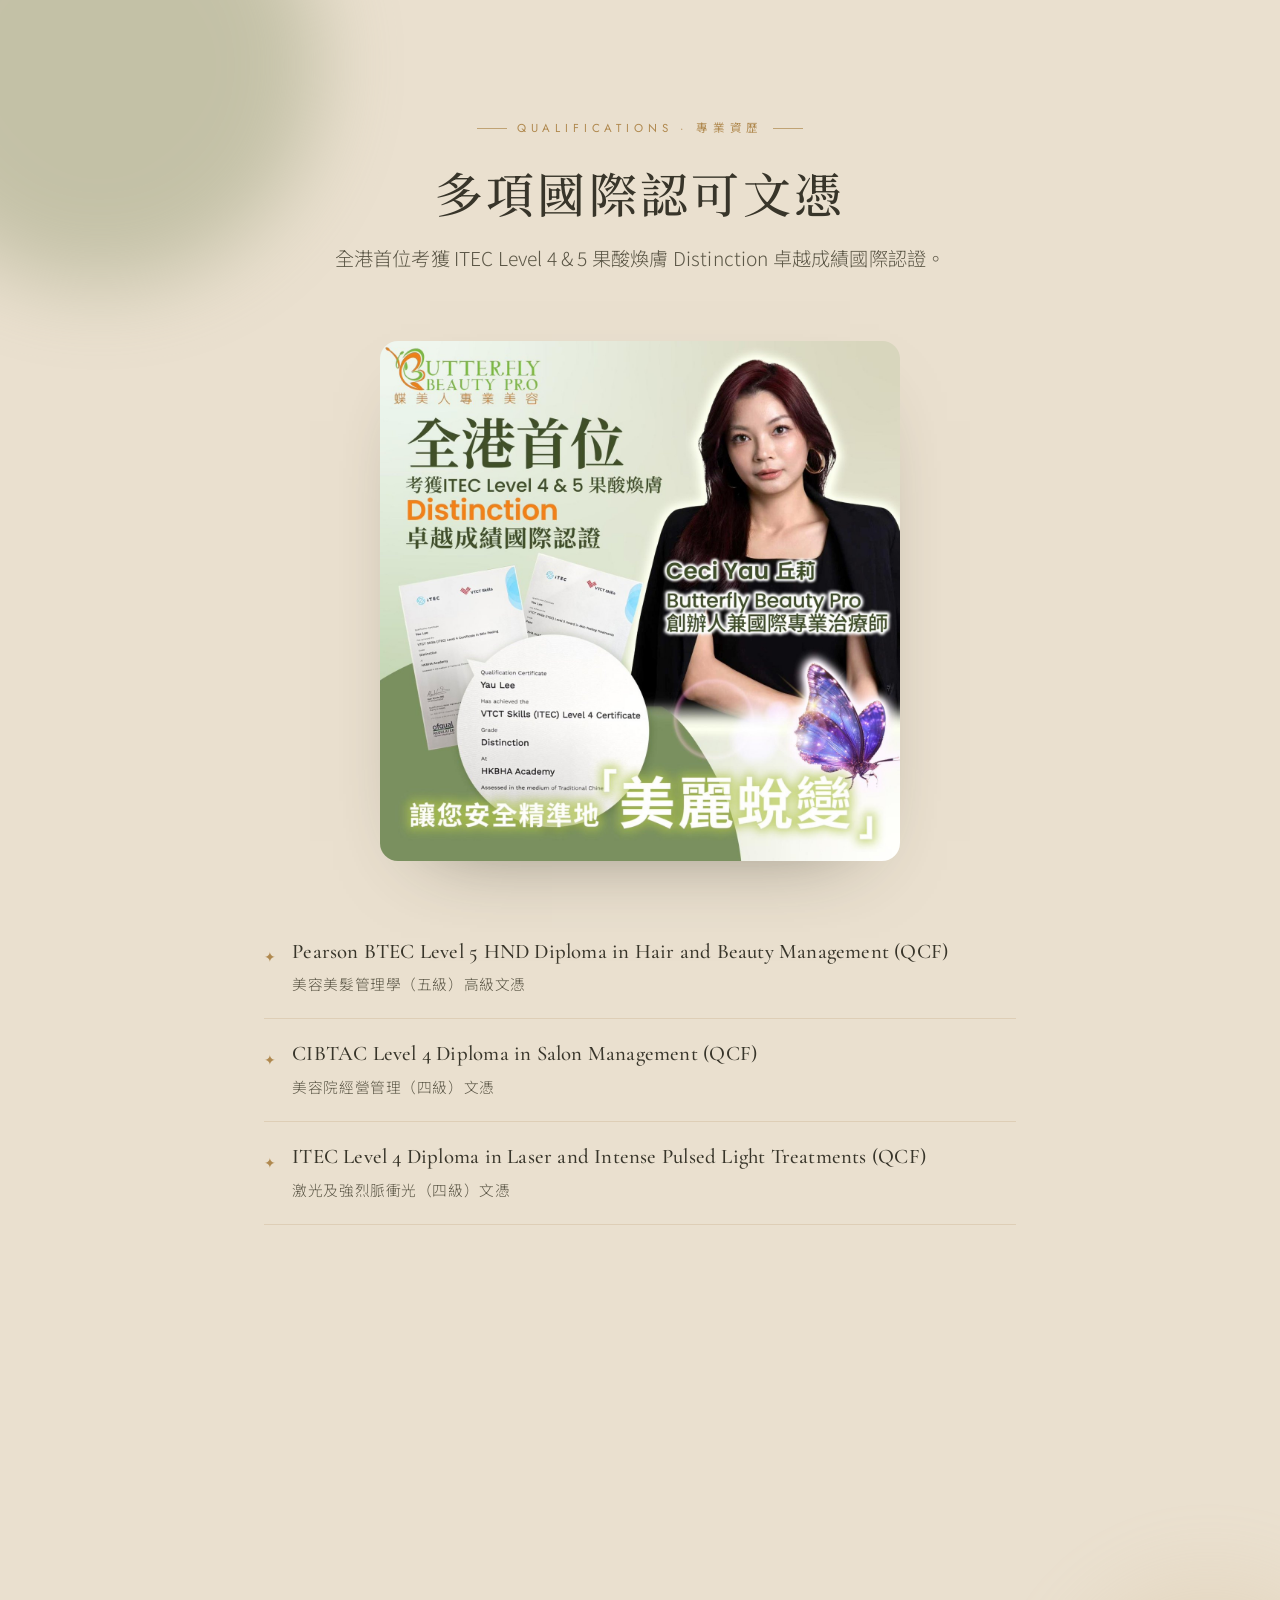
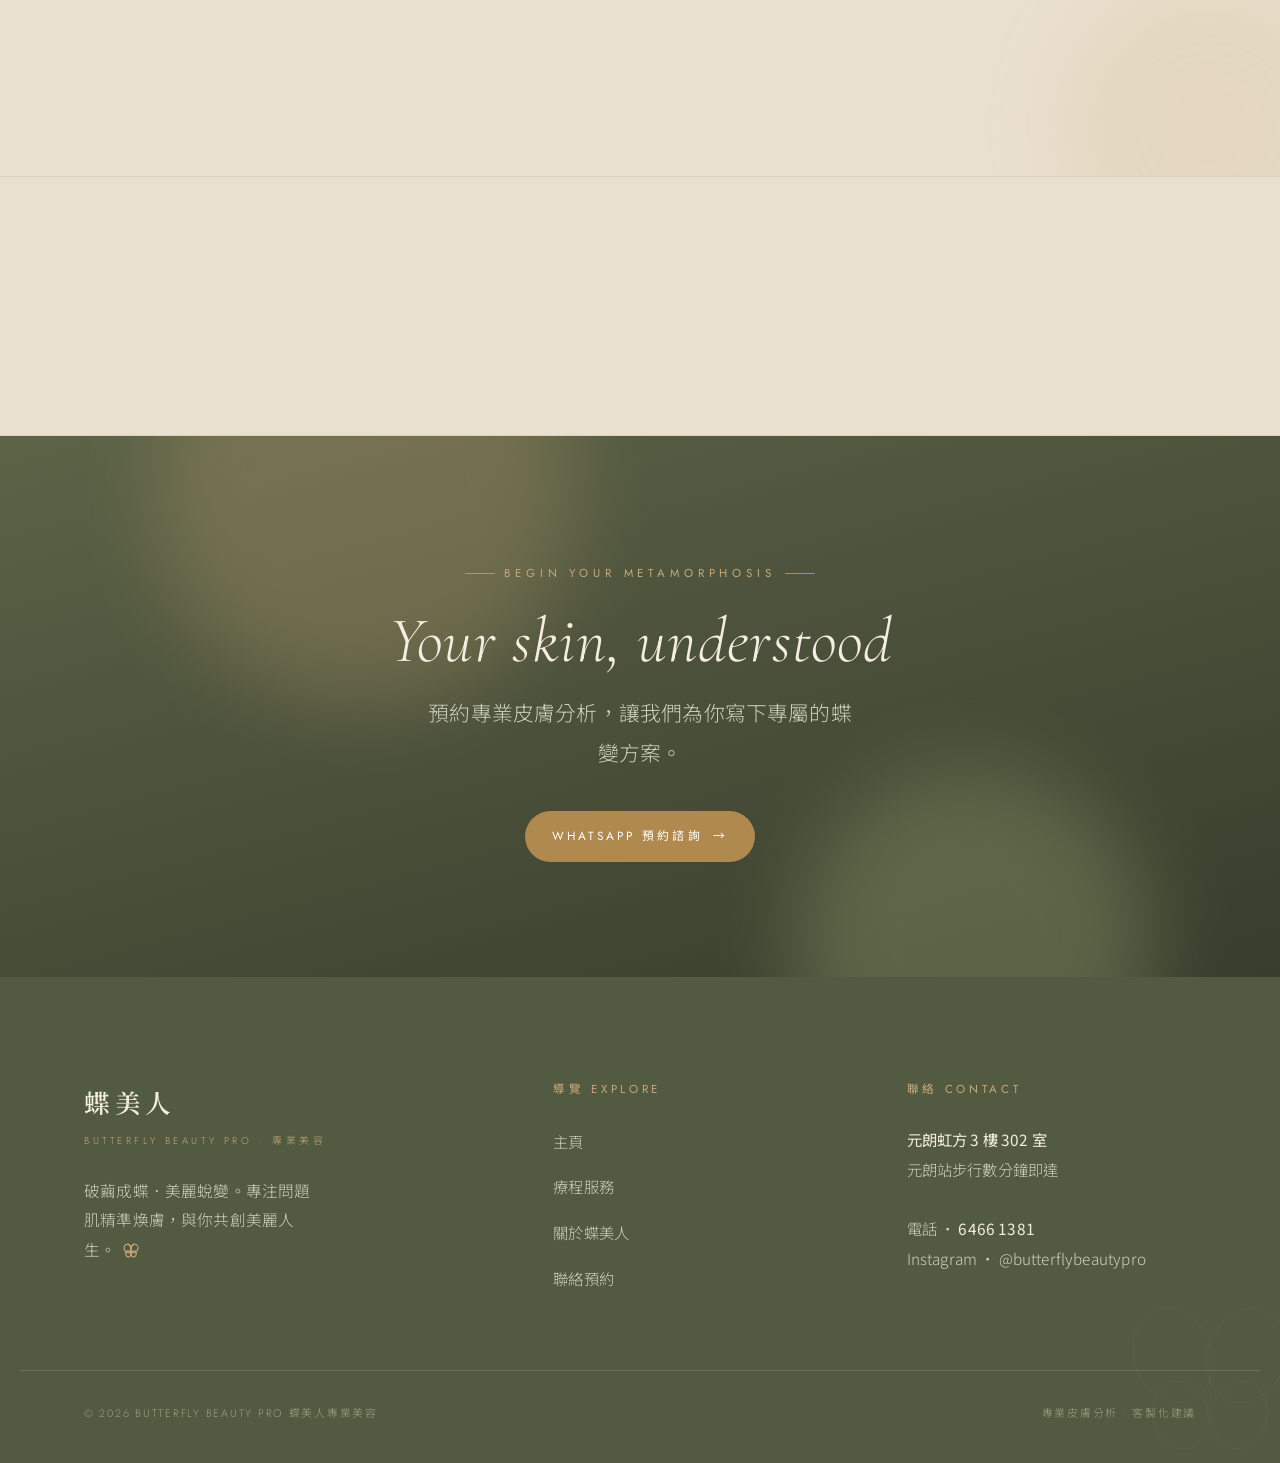
==== commit 6f0ffe8a: "Replace footer butterfly emoji with inline SVG mark The 🦋 (U+1F98B) emoji rendered as tofu/replaceme" ====
--- a/about.html
+++ b/about.html
@@ -5,6 +5,63 @@
 <meta name="viewport" content="width=device-width, initial-scale=1.0" />
 <title>關於蝶美人 — 創辦人 Ceci Yau｜Butterfly Beauty Pro</title>
 <meta name="description" content="蝶美人專業美容創立於 2013 年，由煥膚專家 Ceci Yau 領軍。獨創三階段蝶變系統，融合 20 年以上美容經驗與多項國際認可文憑，助你破繭成蝶。" />
+<meta name="author" content="Butterfly Beauty Pro 蝶美人專業美容" />
+<link rel="canonical" href="https://acgitprojects.github.io/butterflybeautypro/about.html" />
+<meta name="robots" content="index, follow, max-image-preview:large" />
+
+<!-- Favicon / icons -->
+<link rel="icon" href="favicon.ico" sizes="any" />
+<link rel="icon" type="image/png" sizes="32x32" href="assets/favicon-32x32.png" />
+<link rel="icon" type="image/png" sizes="16x16" href="assets/favicon-16x16.png" />
+<link rel="icon" type="image/png" sizes="96x96" href="assets/favicon-96x96.png" />
+<link rel="apple-touch-icon" sizes="180x180" href="assets/apple-touch-icon.png" />
+<link rel="manifest" href="site.webmanifest" />
+<meta name="theme-color" content="#525B41" />
+
+<!-- Open Graph / social -->
+<meta property="og:type" content="website" />
+<meta property="og:site_name" content="Butterfly Beauty Pro 蝶美人專業美容" />
+<meta property="og:locale" content="zh_HK" />
+<meta property="og:title" content="關於蝶美人 — 創辦人 Ceci Yau｜Butterfly Beauty Pro" />
+<meta property="og:description" content="創立於 2013 年，由煥膚專家 Ceci Yau 領軍。20 年以上經驗、多項國際認可文憑，獨創三階段蝶變系統。" />
+<meta property="og:url" content="https://acgitprojects.github.io/butterflybeautypro/about.html" />
+<meta property="og:image" content="https://acgitprojects.github.io/butterflybeautypro/assets/og-image.jpg" />
+<meta property="og:image:width" content="1200" />
+<meta property="og:image:height" content="630" />
+<meta property="og:image:alt" content="Butterfly Beauty Pro 蝶美人專業美容" />
+<meta name="twitter:card" content="summary_large_image" />
+<meta name="twitter:title" content="關於蝶美人 — 創辦人 Ceci Yau｜Butterfly Beauty Pro" />
+<meta name="twitter:description" content="創立於 2013 年，由煥膚專家 Ceci Yau 領軍。20 年以上經驗、多項國際認可文憑。" />
+<meta name="twitter:image" content="https://acgitprojects.github.io/butterflybeautypro/assets/og-image.jpg" />
+
+<!-- Structured data -->
+<script type="application/ld+json">
+{
+  "@context": "https://schema.org",
+  "@type": "BeautySalon",
+  "@id": "https://acgitprojects.github.io/butterflybeautypro/#business",
+  "name": "蝶美人專業美容 Butterfly Beauty Pro",
+  "alternateName": "Butterfly Beauty Pro",
+  "description": "元朗專業美容，創立於 2013 年，由 Ceci Yau 領軍，專注亞洲問題肌精準煥膚。獨創三階段蝶變系統。",
+  "url": "https://acgitprojects.github.io/butterflybeautypro/",
+  "image": "https://acgitprojects.github.io/butterflybeautypro/assets/og-image.jpg",
+  "logo": "https://acgitprojects.github.io/butterflybeautypro/assets/logo.png",
+  "telephone": "+852-6466-1381",
+  "priceRange": "$$",
+  "currenciesAccepted": "HKD",
+  "foundingDate": "2013",
+  "founder": { "@type": "Person", "name": "Ceci Yau" },
+  "address": {
+    "@type": "PostalAddress",
+    "streetAddress": "虹方 3 樓 302 室",
+    "addressLocality": "元朗 Yuen Long",
+    "addressRegion": "新界 New Territories",
+    "addressCountry": "HK"
+  },
+  "areaServed": "Yuen Long, Hong Kong",
+  "sameAs": ["https://www.instagram.com/butterflybeautypro/"]
+}
+</script>
 <link rel="preconnect" href="https://fonts.googleapis.com" />
 <link rel="preconnect" href="https://fonts.gstatic.com" crossorigin />
 <link href="https://fonts.googleapis.com/css2?family=Cormorant+Garamond:ital,wght@0,300;0,400;0,500;0,600;1,400;1,500&family=Jost:wght@400;500&family=Noto+Sans+TC:wght@300;400;500&family=Noto+Serif+TC:wght@300;400;500;600;700&display=swap" rel="stylesheet" />
@@ -198,7 +255,7 @@
   <div class="wrap footer-grid">
     <div>
       <div class="f-logo"><div class="tc">蝶美人</div><div class="en">Butterfly Beauty Pro · 專業美容</div></div>
-      <p class="f-tag">破繭成蝶．美麗蛻變。專注問題肌精準煥膚，與你共創美麗人生。🦋</p>
+      <p class="f-tag">破繭成蝶．美麗蛻變。專注問題肌精準煥膚，與你共創美麗人生。<svg class="bfly" width="20" height="20" viewBox="0 0 48 48" fill="none" stroke="currentColor" stroke-width="1.1" stroke-linecap="round" aria-hidden="true" style="vertical-align:-0.28em;margin-left:0.3em;color:var(--gold-soft);"><ellipse cx="16" cy="18" rx="8.5" ry="10.5" transform="rotate(-22 16 18)"/><ellipse cx="32" cy="18" rx="8.5" ry="10.5" transform="rotate(22 32 18)"/><ellipse cx="17.5" cy="31" rx="6" ry="7.5" transform="rotate(-15 17.5 31)"/><ellipse cx="30.5" cy="31" rx="6" ry="7.5" transform="rotate(15 30.5 31)"/><line x1="24" y1="15" x2="24" y2="35"/><path d="M24 15 C 22 10, 19 8, 17 7"/><path d="M24 15 C 26 10, 29 8, 31 7"/></svg></p>
     </div>
     <div>
       <h4>導覽 Explore</h4>
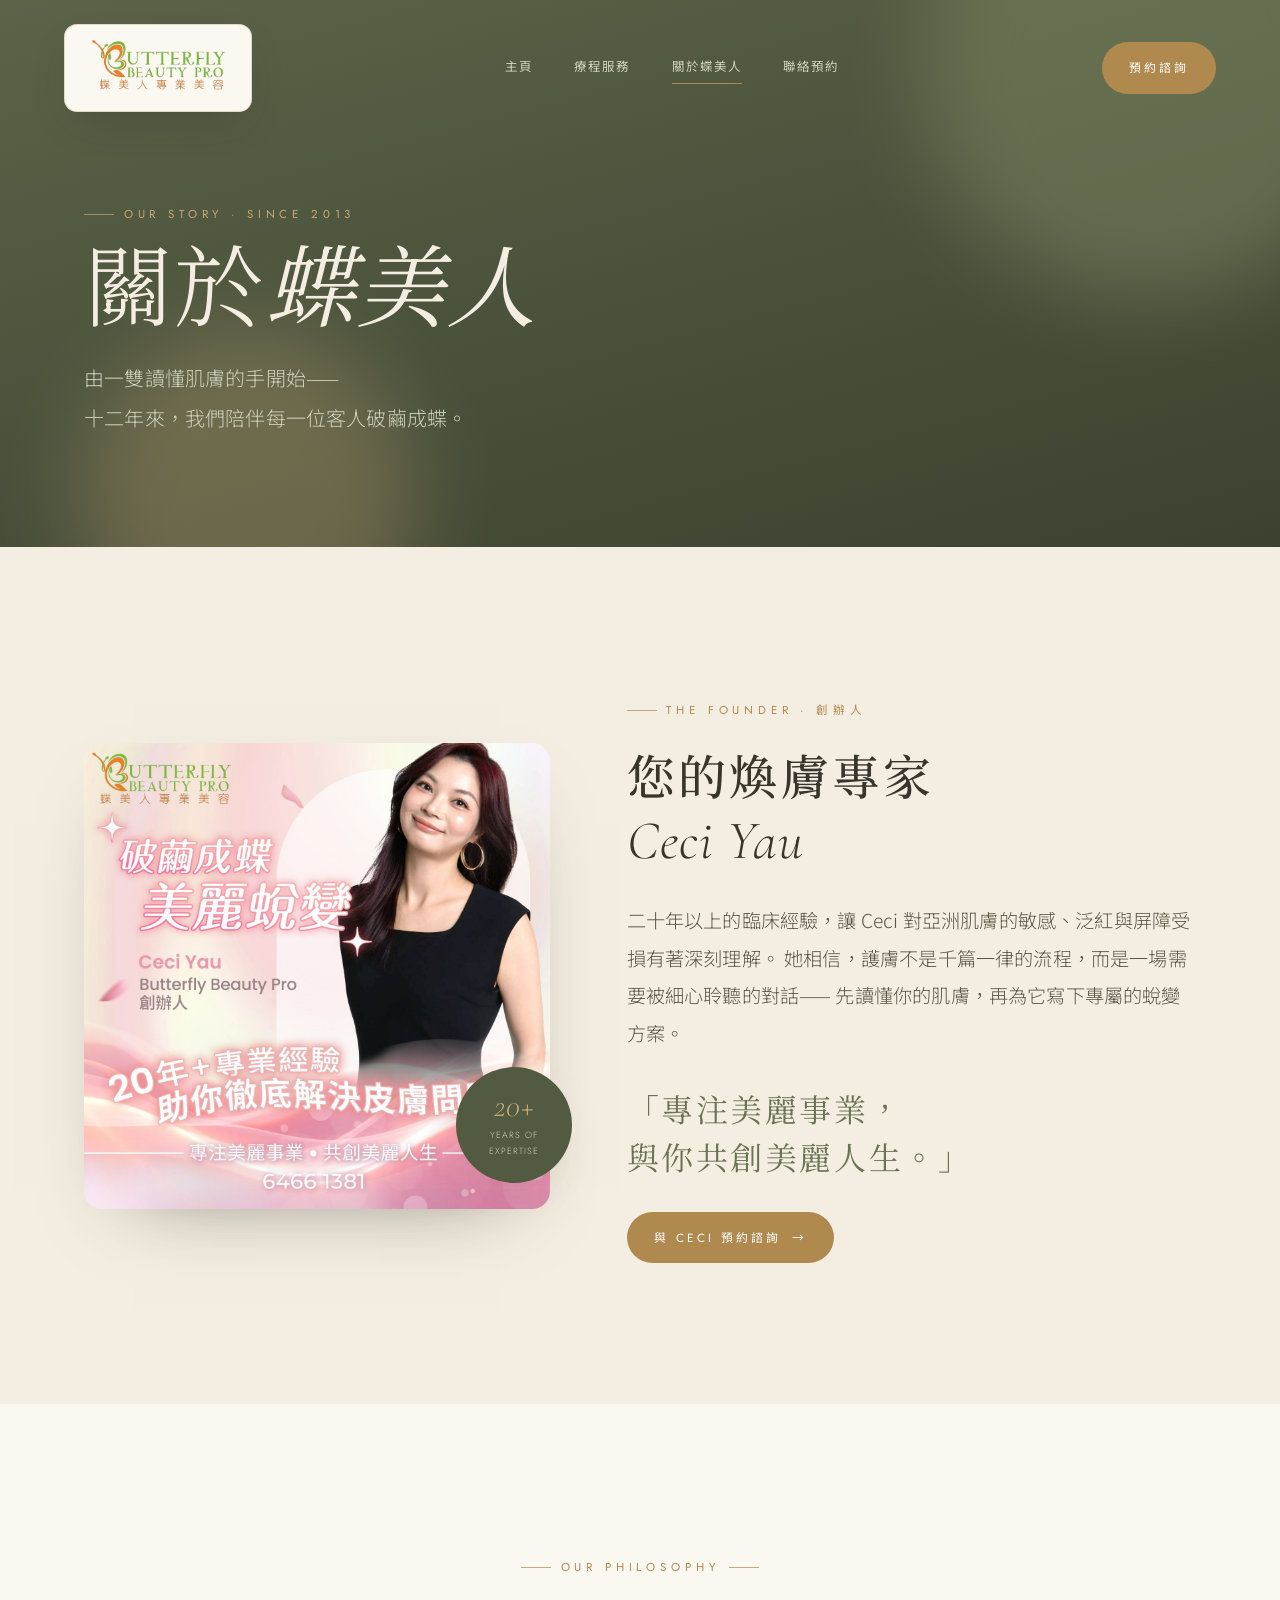
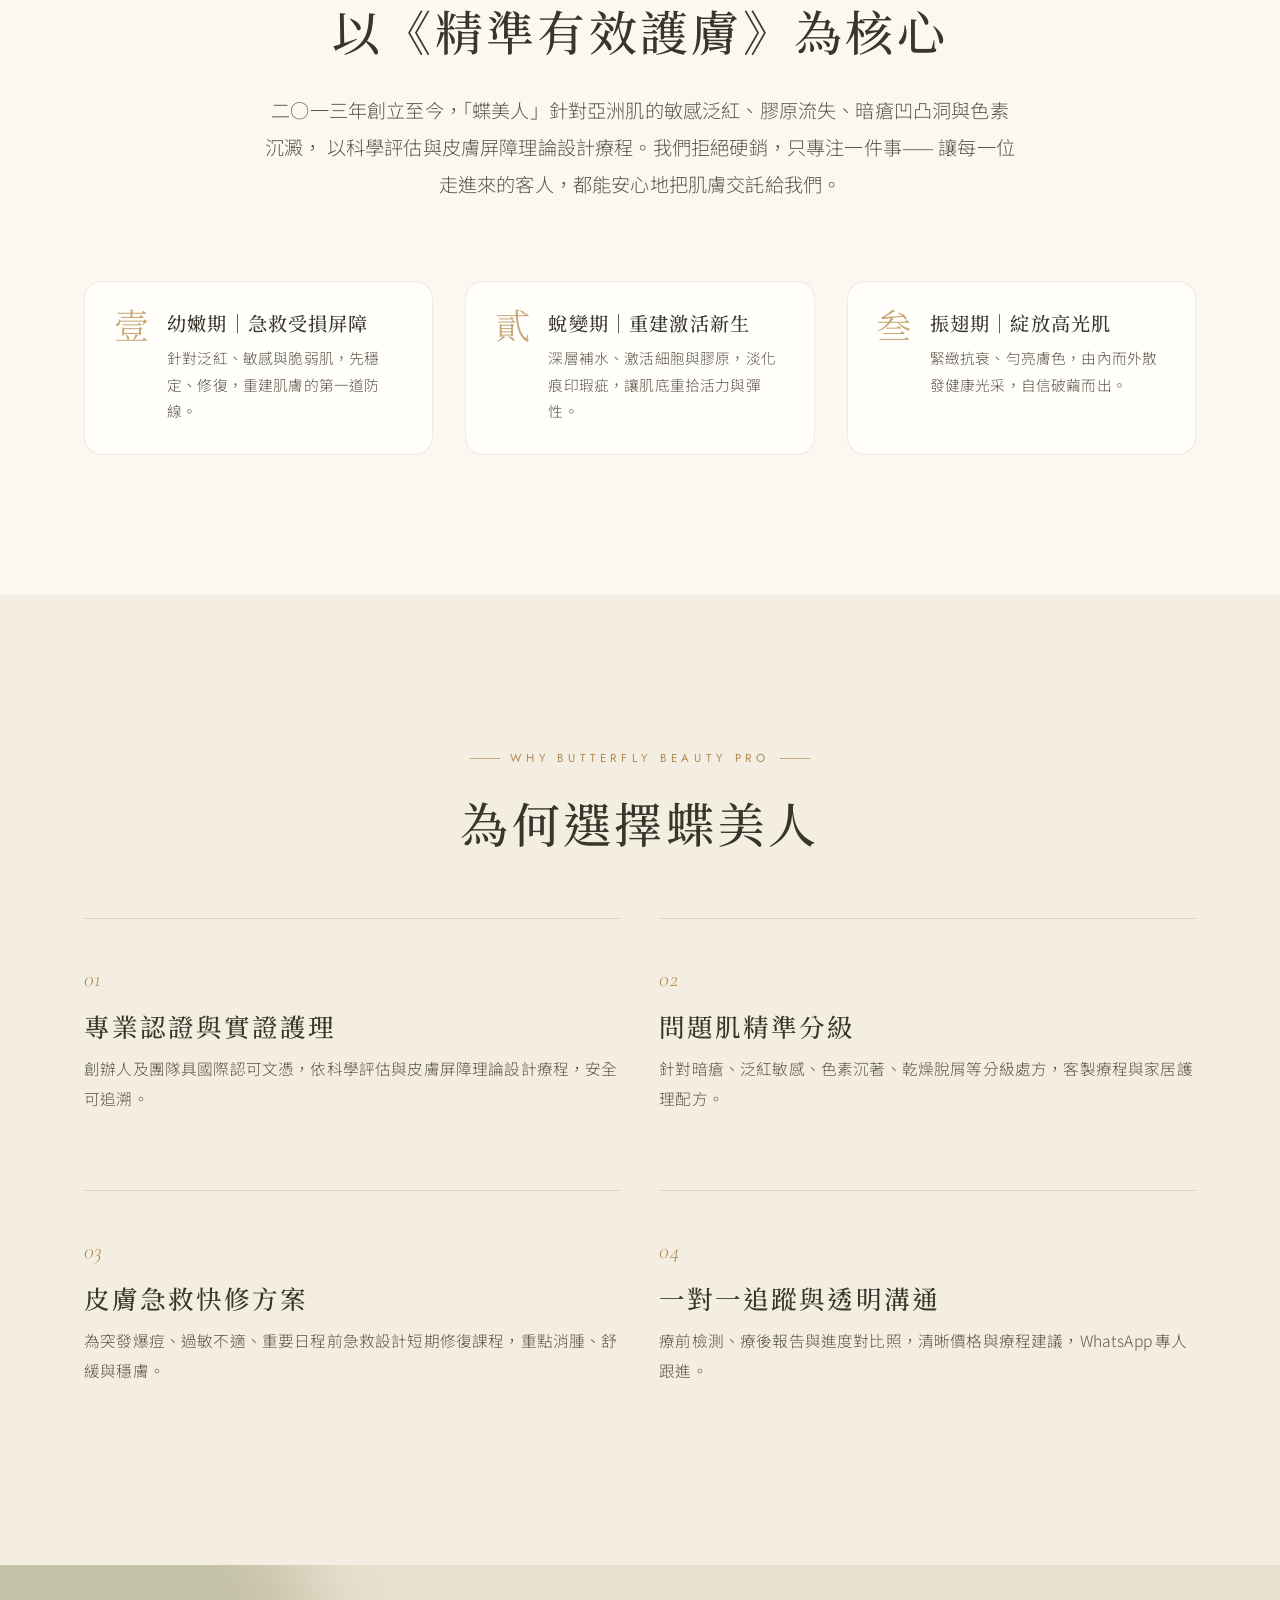
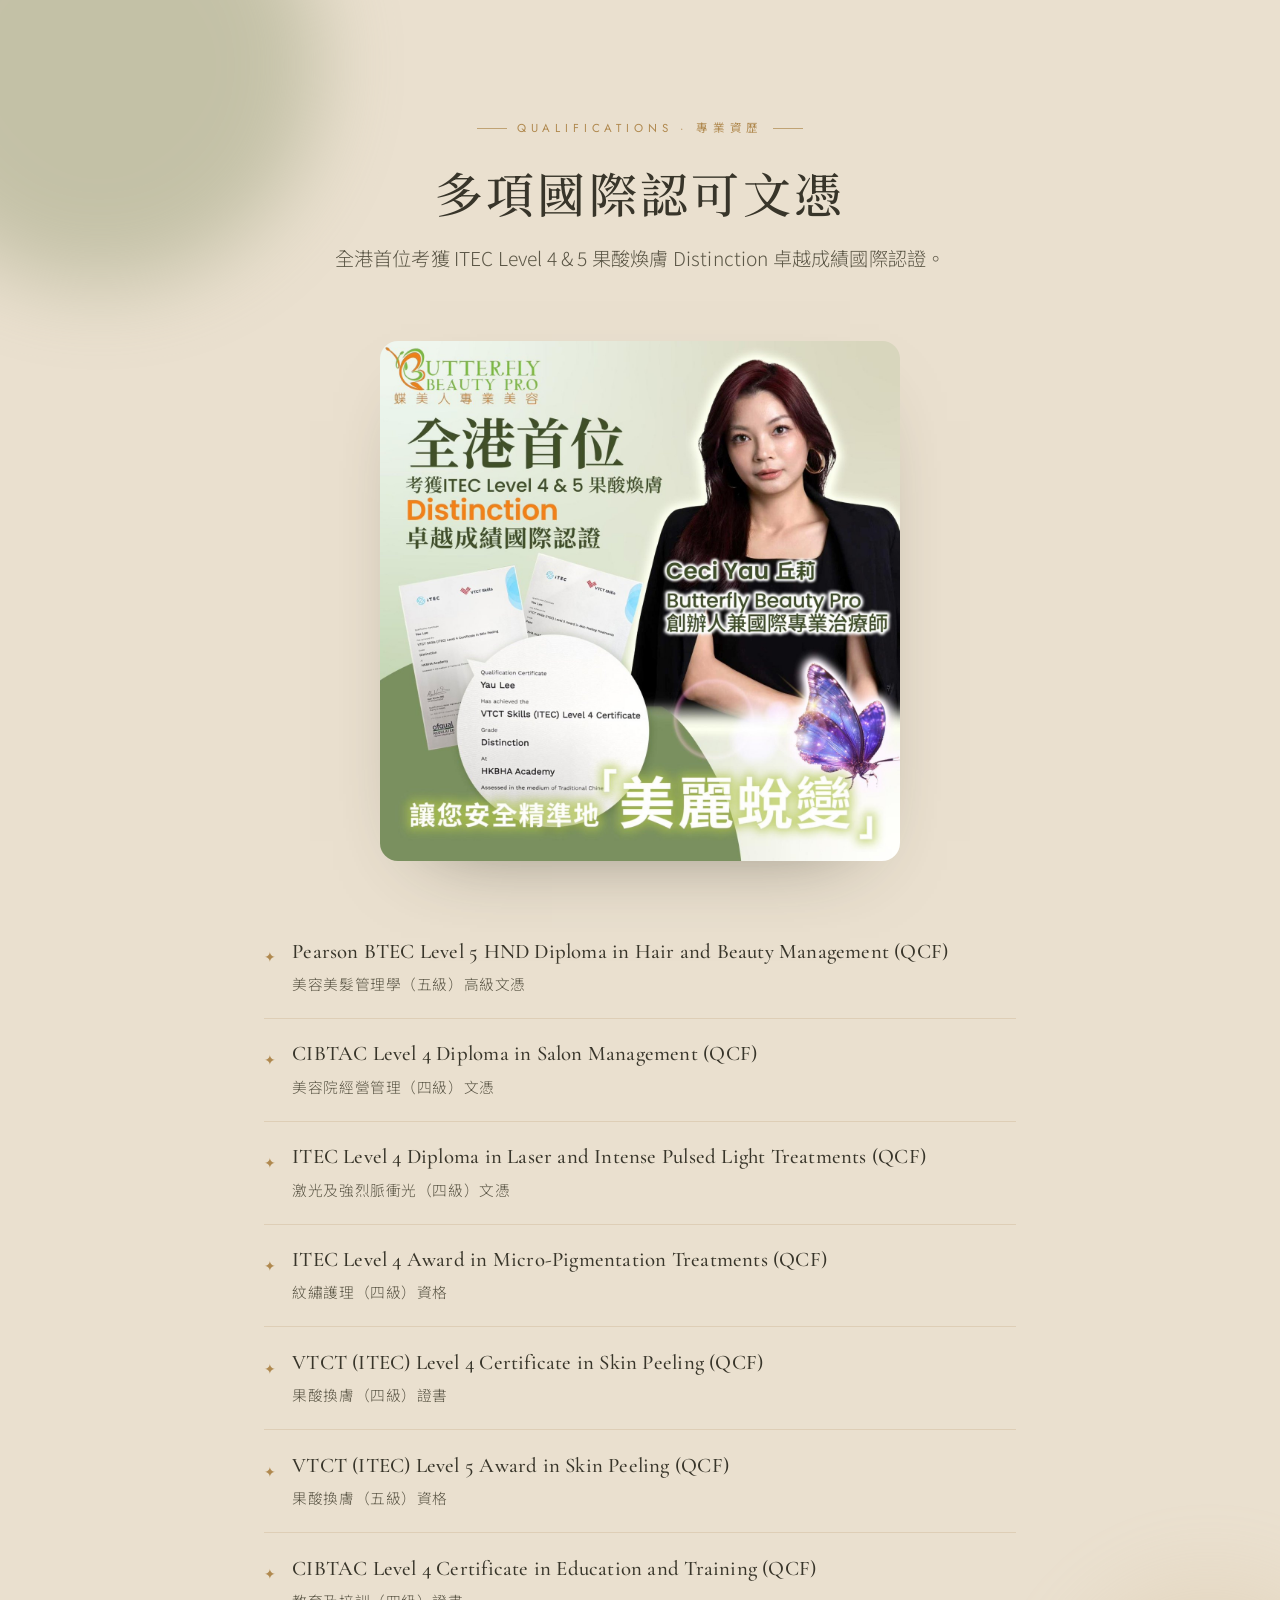
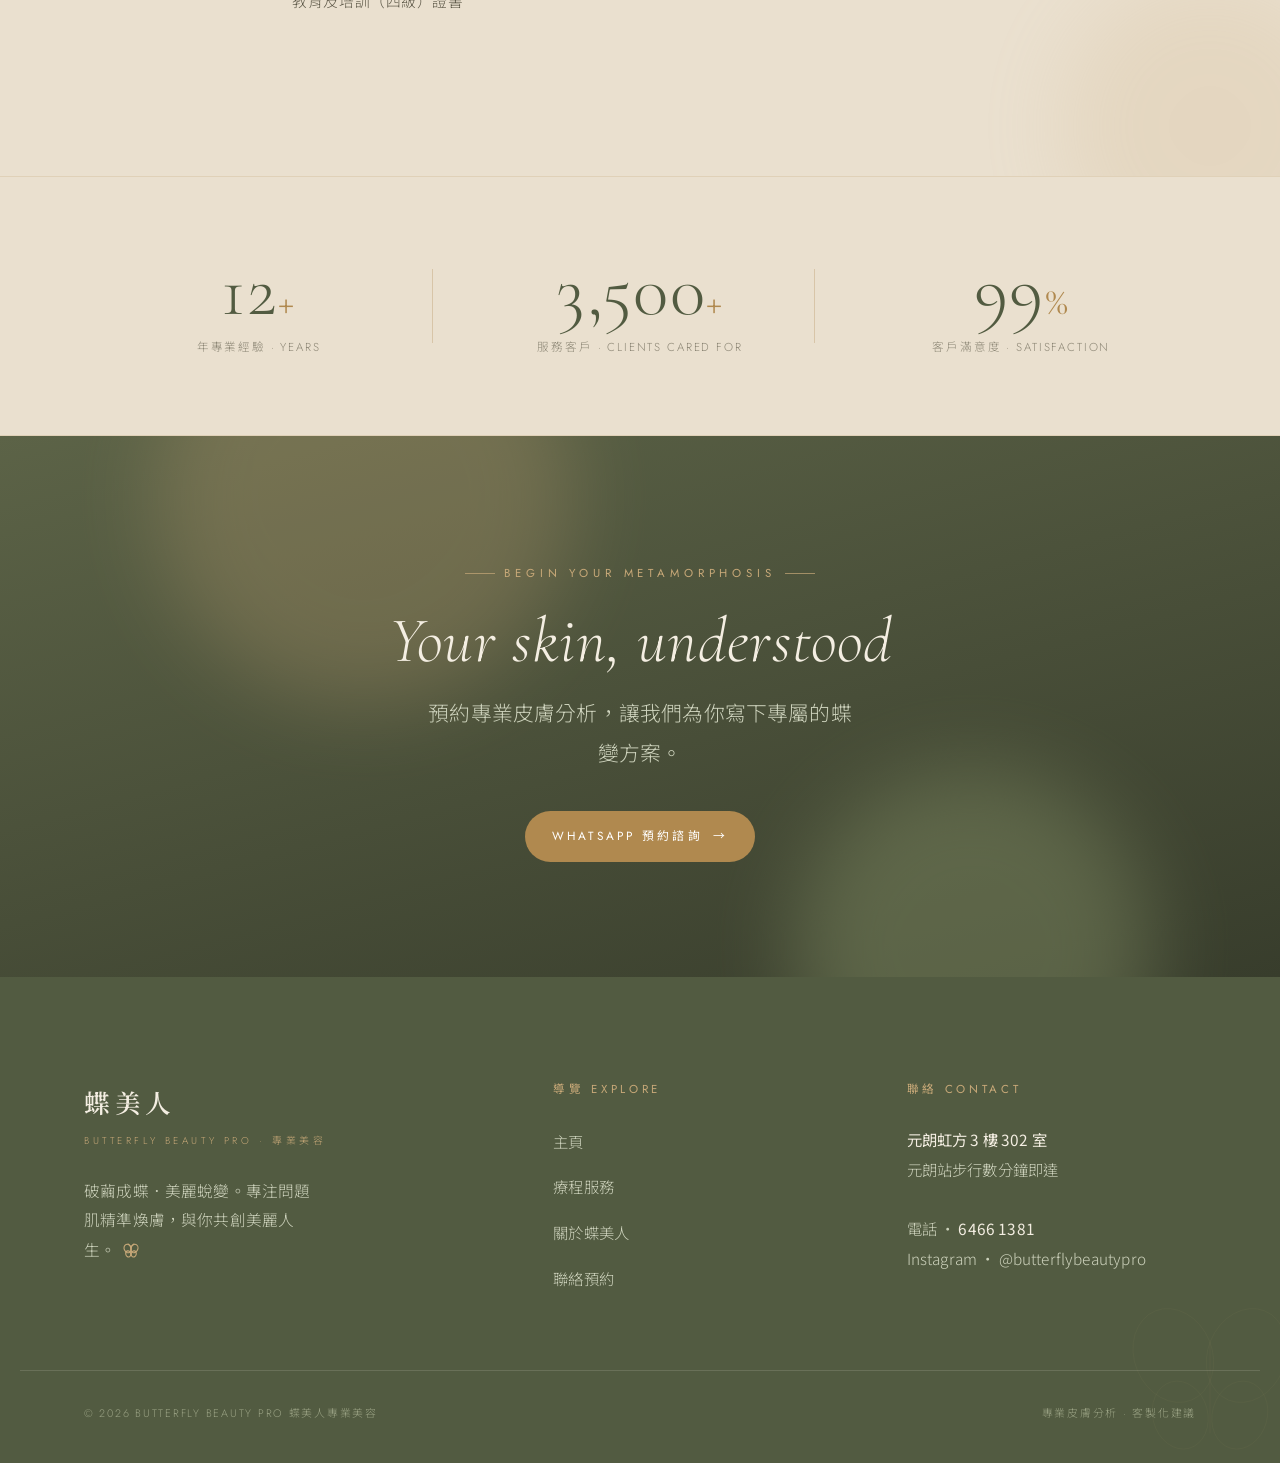
==== commit 7bb39af9: "Cache-bust site.js to force the emoji-encoding fix to load Version the script URL (site.js?v=2) so b" ====
--- a/about.html
+++ b/about.html
@@ -332,6 +332,6 @@
   .stages-light, .why-grid { grid-template-columns: 1fr; }
 }
 </style>
-<script src="assets/site.js"></script>
+<script src="assets/site.js?v=2"></script>
 </body>
 </html>
